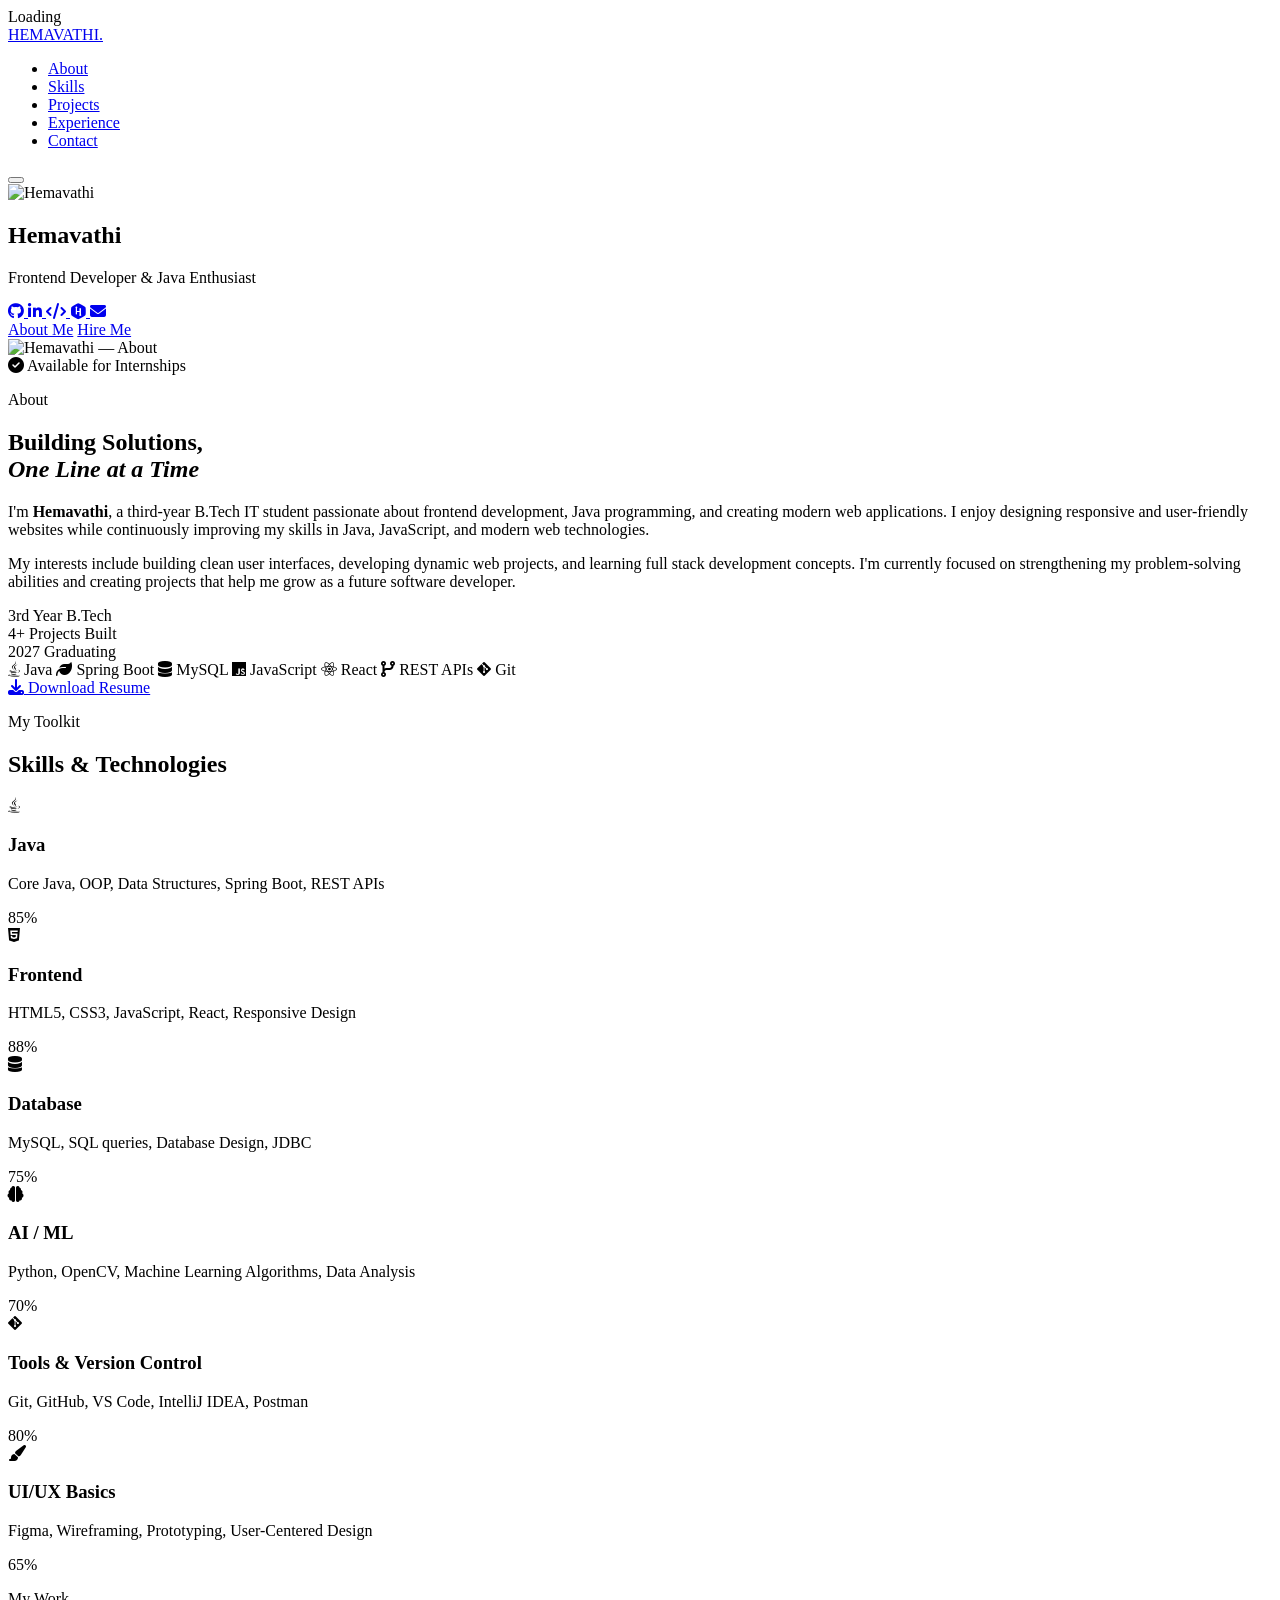
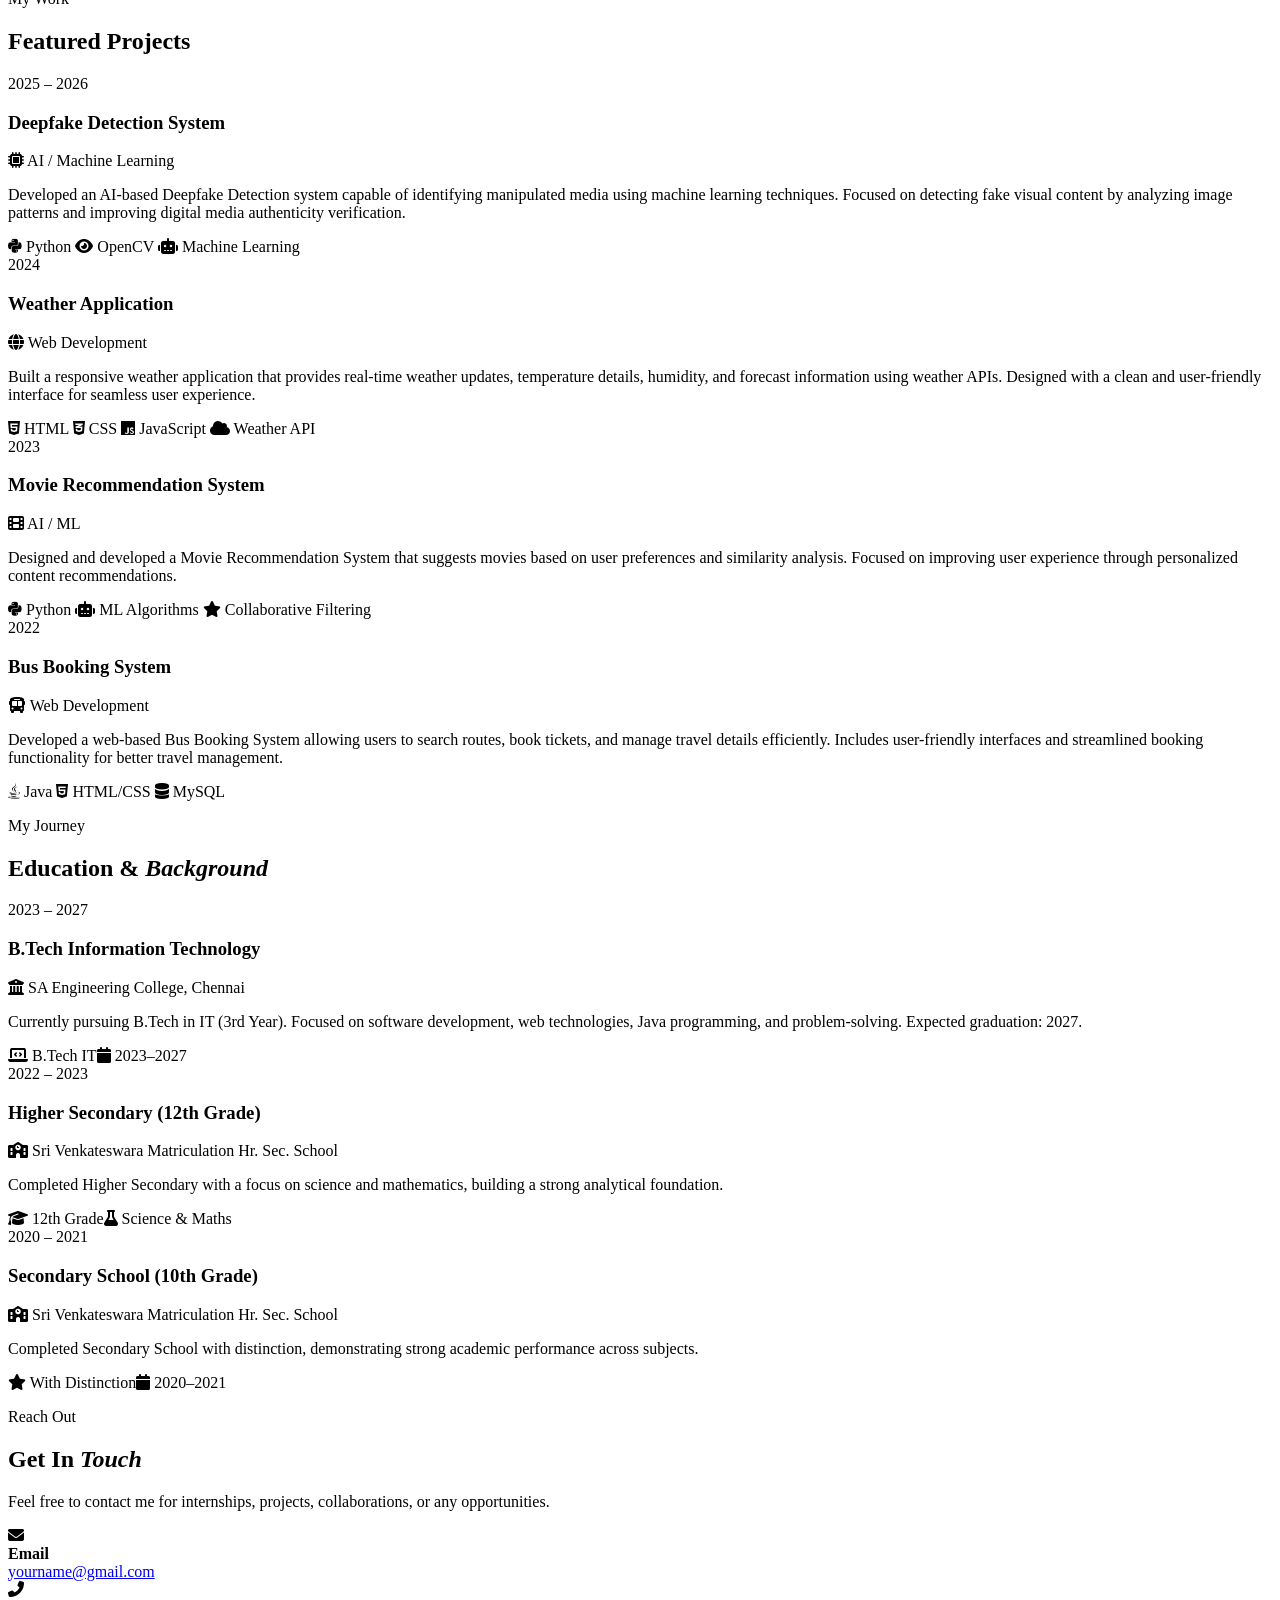
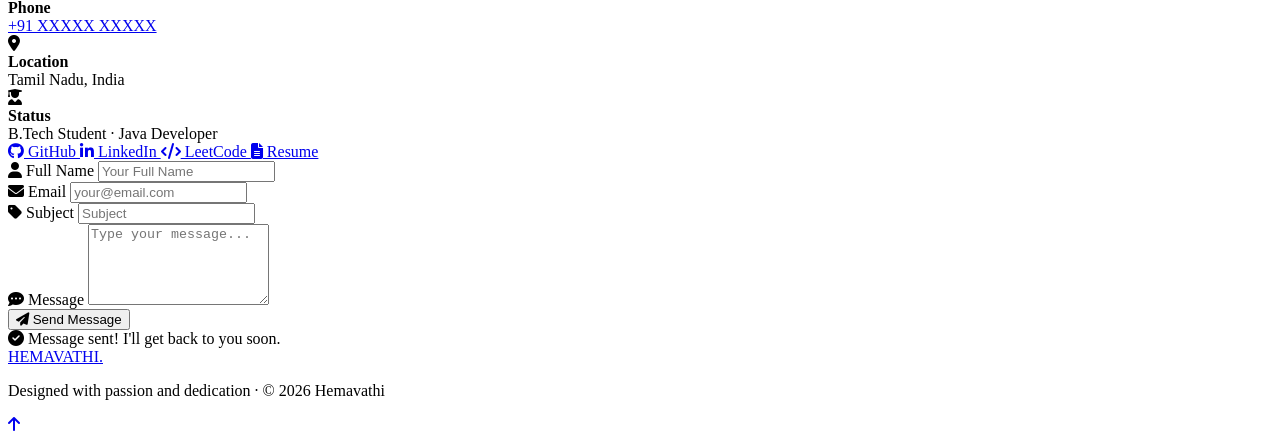
==== index.html @ 45d2e8cd "Portfolio project upload" ====
<!DOCTYPE html>
<html lang="en">
<head>
  <meta charset="UTF-8" />
  <meta name="viewport" content="width=device-width, initial-scale=1.0"/>
  <title>Hemavathi — Portfolio</title>
  <link rel="stylesheet" href="css/style.css"/>
  <link rel="stylesheet" href="css/animations.css"/>
  <link href="https://fonts.googleapis.com/css2?family=Fraunces:ital,opsz,wght@0,9..144,300;0,9..144,700;1,9..144,400&family=DM+Mono:wght@300;400;500&display=swap" rel="stylesheet"/>
  <link rel="stylesheet" href="https://cdnjs.cloudflare.com/ajax/libs/font-awesome/6.5.0/css/all.min.css"/>
</head>
<body>

  <!-- CUSTOM CURSOR -->
  <div class="cursor" id="cursor"></div>
  <div class="cursor-follower" id="cursor-follower"></div>

  <!-- LOADER -->
  <div class="loader" id="loader">
    <div class="loader-inner">
      <span class="loader-text">Loading</span>
      <div class="loader-bar"><div class="loader-fill" id="loaderFill"></div></div>
    </div>
  </div>

  <!-- NAVBAR -->
  <nav class="navbar" id="navbar">
    <a href="#" class="nav-logo">HEMAVATHI<span>.</span></a>
    <ul class="nav-links">
      <li><a href="#about" class="nav-link">About</a></li>
      <li><a href="#skills" class="nav-link">Skills</a></li>
      <li><a href="#projects" class="nav-link">Projects</a></li>
      <li><a href="#experience" class="nav-link">Experience</a></li>
      <li><a href="#contact" class="nav-link">Contact</a></li>
    </ul>
    <button class="nav-toggle" id="navToggle" aria-label="Toggle menu">
      <span></span><span></span><span></span>
    </button>
  </nav>

  <!-- HERO / HOME SECTION -->
  <section class="hero" id="home">
    <div class="hero-bg">
      <div class="hero-orb orb-1 animated-orb"></div>
      <div class="hero-orb orb-2 animated-orb"></div>
      <div class="hero-orb orb-3 animated-orb"></div>
      <div class="grid-overlay"></div>
    </div>
    <div class="hero-content creative-hero">
      <!-- Circular Profile Image -->
      <div class="hero-profile-wrap">
        <div class="hero-profile-ring">
          <div class="hero-profile-circle">
            <img src="assets/image.jpeg" alt="Hemavathi" />
          </div>
        </div>
        <div class="hero-status-dot"></div>
      </div>

      <!-- Name & Title -->
      <div class="hero-text-block">
        <h1 class="hero-name">Hemavathi</h1>
        <p class="hero-role">Frontend Developer &amp; Java Enthusiast</p>
        <p class="hero-tagline-wrap"><span class="hero-tagline"></span></p>
      </div>

      <!-- Social Icons Row -->
      <div class="hero-social-icons">
        <a href="#" class="hero-icon-btn" aria-label="GitHub" title="GitHub">
          <i class="fab fa-github"></i>
        </a>
        <a href="#" class="hero-icon-btn" aria-label="LinkedIn" title="LinkedIn">
          <i class="fab fa-linkedin-in"></i>
        </a>
        <a href="#" class="hero-icon-btn" aria-label="LeetCode" title="LeetCode">
          <i class="fas fa-code"></i>
        </a>
        <a href="#" class="hero-icon-btn" aria-label="HackerRank" title="HackerRank">
          <i class="fab fa-hackerrank"></i>
        </a>
        <a href="mailto:yourname@gmail.com" class="hero-icon-btn" aria-label="Email" title="Email">
          <i class="fas fa-envelope"></i>
        </a>
      </div>

      <!-- CTA Buttons -->
      <div class="hero-cta-row">
        <a href="#about" class="btn btn-primary">About Me</a>
        <a href="#contact" class="btn btn-outline">Hire Me</a>
      </div>
    </div>
  </section>

  <!-- ABOUT SECTION -->
  <section class="about section" id="about">
    <div class="container">
      <div class="about-grid">
        <!-- Square Profile Image -->
        <div class="about-image-wrap reveal-left">
          <div class="about-img-square">
            <img src="assets/image.jpeg" alt="Hemavathi — About" />
          </div>
          <div class="about-img-badge">
            <i class="fas fa-circle-check"></i> Available for Internships
          </div>
        </div>

        <div class="about-text reveal-right">
          <p class="section-label">About</p>
          <h2 class="section-title">Building Solutions,<br/><em>One Line at a Time</em></h2>
          <p class="about-desc">
            I'm <strong>Hemavathi</strong>, a third-year B.Tech IT student passionate about frontend development, Java programming, and creating modern web applications. I enjoy designing responsive and user-friendly websites while continuously improving my skills in Java, JavaScript, and modern web technologies.
          </p>
          <p class="about-desc">
            My interests include building clean user interfaces, developing dynamic web projects, and learning full stack development concepts. I'm currently focused on strengthening my problem-solving abilities and creating projects that help me grow as a future software developer.
          </p>

          <!-- About Stats -->
          <div class="about-stats-row">
            <div class="about-stat">
              <span class="about-stat-num">3rd</span>
              <span class="about-stat-label">Year B.Tech</span>
            </div>
            <div class="about-stat">
              <span class="about-stat-num">4+</span>
              <span class="about-stat-label">Projects Built</span>
            </div>
            <div class="about-stat">
              <span class="about-stat-num">2027</span>
              <span class="about-stat-label">Graduating</span>
            </div>
          </div>

          <div class="about-tags">
            <span class="tag"><i class="fab fa-java"></i> Java</span>
            <span class="tag"><i class="fas fa-leaf"></i> Spring Boot</span>
            <span class="tag"><i class="fas fa-database"></i> MySQL</span>
            <span class="tag"><i class="fab fa-js"></i> JavaScript</span>
            <span class="tag"><i class="fab fa-react"></i> React</span>
            <span class="tag"><i class="fas fa-code-branch"></i> REST APIs</span>
            <span class="tag"><i class="fab fa-git-alt"></i> Git</span>
          </div>
          <a href="#" class="btn btn-primary mt-2" download>
            <i class="fas fa-download"></i> Download Resume
          </a>
        </div>
      </div>
    </div>
  </section>

  <!-- SKILLS -->
  <section class="skills section" id="skills">
    <div class="container">
      <div class="section-header reveal-up">
        <p class="section-label">My Toolkit</p>
        <h2 class="section-title">Skills &amp; Technologies</h2>
      </div>
      <div class="skills-grid">
        <div class="skill-card reveal-up delay-1" data-tilt>
          <div class="skill-icon"><i class="fab fa-java"></i></div>
          <h3>Java</h3>
          <p>Core Java, OOP, Data Structures, Spring Boot, REST APIs</p>
          <div class="skill-bar"><div class="skill-fill" data-width="85"></div></div>
          <span class="skill-percent">85%</span>
        </div>
        <div class="skill-card reveal-up delay-2" data-tilt>
          <div class="skill-icon"><i class="fab fa-html5"></i></div>
          <h3>Frontend</h3>
          <p>HTML5, CSS3, JavaScript, React, Responsive Design</p>
          <div class="skill-bar"><div class="skill-fill" data-width="88"></div></div>
          <span class="skill-percent">88%</span>
        </div>
        <div class="skill-card reveal-up delay-3" data-tilt>
          <div class="skill-icon"><i class="fas fa-database"></i></div>
          <h3>Database</h3>
          <p>MySQL, SQL queries, Database Design, JDBC</p>
          <div class="skill-bar"><div class="skill-fill" data-width="75"></div></div>
          <span class="skill-percent">75%</span>
        </div>
        <div class="skill-card reveal-up delay-4" data-tilt>
          <div class="skill-icon"><i class="fas fa-brain"></i></div>
          <h3>AI / ML</h3>
          <p>Python, OpenCV, Machine Learning Algorithms, Data Analysis</p>
          <div class="skill-bar"><div class="skill-fill" data-width="70"></div></div>
          <span class="skill-percent">70%</span>
        </div>
        <div class="skill-card reveal-up delay-1" data-tilt>
          <div class="skill-icon"><i class="fab fa-git-alt"></i></div>
          <h3>Tools & Version Control</h3>
          <p>Git, GitHub, VS Code, IntelliJ IDEA, Postman</p>
          <div class="skill-bar"><div class="skill-fill" data-width="80"></div></div>
          <span class="skill-percent">80%</span>
        </div>
        <div class="skill-card reveal-up delay-2" data-tilt>
          <div class="skill-icon"><i class="fas fa-paint-brush"></i></div>
          <h3>UI/UX Basics</h3>
          <p>Figma, Wireframing, Prototyping, User-Centered Design</p>
          <div class="skill-bar"><div class="skill-fill" data-width="65"></div></div>
          <span class="skill-percent">65%</span>
        </div>
      </div>
    </div>
  </section>

  <!-- PROJECTS -->
  <section class="projects section" id="projects">
    <div class="container">
      <div class="section-header reveal-up">
        <p class="section-label">My Work</p>
        <h2 class="section-title">Featured Projects</h2>
      </div>
      <div class="timeline">
        <div class="timeline-item reveal-left">
          <div class="timeline-dot"></div>
          <div class="timeline-card">
            <span class="timeline-date">2025 – 2026</span>
            <h3>Deepfake Detection System</h3>
            <p class="timeline-company"><i class="fas fa-microchip"></i> AI / Machine Learning</p>
            <p>Developed an AI-based Deepfake Detection system capable of identifying manipulated media using machine learning techniques. Focused on detecting fake visual content by analyzing image patterns and improving digital media authenticity verification.</p>
            <div class="timeline-tags">
              <span><i class="fab fa-python"></i> Python</span>
              <span><i class="fas fa-eye"></i> OpenCV</span>
              <span><i class="fas fa-robot"></i> Machine Learning</span>
            </div>
          </div>
        </div>
        <div class="timeline-item reveal-right">
          <div class="timeline-dot"></div>
          <div class="timeline-card">
            <span class="timeline-date">2024</span>
            <h3>Weather Application</h3>
            <p class="timeline-company"><i class="fas fa-globe"></i> Web Development</p>
            <p>Built a responsive weather application that provides real-time weather updates, temperature details, humidity, and forecast information using weather APIs. Designed with a clean and user-friendly interface for seamless user experience.</p>
            <div class="timeline-tags">
              <span><i class="fab fa-html5"></i> HTML</span>
              <span><i class="fab fa-css3-alt"></i> CSS</span>
              <span><i class="fab fa-js"></i> JavaScript</span>
              <span><i class="fas fa-cloud"></i> Weather API</span>
            </div>
          </div>
        </div>
        <div class="timeline-item reveal-left">
          <div class="timeline-dot"></div>
          <div class="timeline-card">
            <span class="timeline-date">2023</span>
            <h3>Movie Recommendation System</h3>
            <p class="timeline-company"><i class="fas fa-film"></i> AI / ML</p>
            <p>Designed and developed a Movie Recommendation System that suggests movies based on user preferences and similarity analysis. Focused on improving user experience through personalized content recommendations.</p>
            <div class="timeline-tags">
              <span><i class="fab fa-python"></i> Python</span>
              <span><i class="fas fa-robot"></i> ML Algorithms</span>
              <span><i class="fas fa-star"></i> Collaborative Filtering</span>
            </div>
          </div>
        </div>
        <div class="timeline-item reveal-right">
          <div class="timeline-dot"></div>
          <div class="timeline-card">
            <span class="timeline-date">2022</span>
            <h3>Bus Booking System</h3>
            <p class="timeline-company"><i class="fas fa-bus"></i> Web Development</p>
            <p>Developed a web-based Bus Booking System allowing users to search routes, book tickets, and manage travel details efficiently. Includes user-friendly interfaces and streamlined booking functionality for better travel management.</p>
            <div class="timeline-tags">
              <span><i class="fab fa-java"></i> Java</span>
              <span><i class="fab fa-html5"></i> HTML/CSS</span>
              <span><i class="fas fa-database"></i> MySQL</span>
            </div>
          </div>
        </div>
      </div>
    </div>
  </section>

  <!-- EXPERIENCE & EDUCATION -->
  <section class="experience section" id="experience">
    <div class="container">
      <div class="section-header reveal-up">
        <p class="section-label">My Journey</p>
        <h2 class="section-title">Education &amp; <em>Background</em></h2>
      </div>
      <div class="timeline">
        <div class="timeline-item reveal-right">
          <div class="timeline-dot"></div>
          <div class="timeline-card">
            <span class="timeline-date">2023 – 2027</span>
            <h3>B.Tech Information Technology</h3>
            <p class="timeline-company"><i class="fas fa-university"></i> SA Engineering College, Chennai</p>
            <p>Currently pursuing B.Tech in IT (3rd Year). Focused on software development, web technologies, Java programming, and problem-solving. Expected graduation: 2027.</p>
            <div class="timeline-tags"><span><i class="fas fa-laptop-code"></i> B.Tech IT</span><span><i class="fas fa-calendar"></i> 2023–2027</span></div>
          </div>
        </div>
        <div class="timeline-item reveal-left">
          <div class="timeline-dot"></div>
          <div class="timeline-card">
            <span class="timeline-date">2022 – 2023</span>
            <h3>Higher Secondary (12th Grade)</h3>
            <p class="timeline-company"><i class="fas fa-school"></i> Sri Venkateswara Matriculation Hr. Sec. School</p>
            <p>Completed Higher Secondary with a focus on science and mathematics, building a strong analytical foundation.</p>
            <div class="timeline-tags"><span><i class="fas fa-graduation-cap"></i> 12th Grade</span><span><i class="fas fa-flask"></i> Science & Maths</span></div>
          </div>
        </div>
        <div class="timeline-item reveal-right">
          <div class="timeline-dot"></div>
          <div class="timeline-card">
            <span class="timeline-date">2020 – 2021</span>
            <h3>Secondary School (10th Grade)</h3>
            <p class="timeline-company"><i class="fas fa-school"></i> Sri Venkateswara Matriculation Hr. Sec. School</p>
            <p>Completed Secondary School with distinction, demonstrating strong academic performance across subjects.</p>
            <div class="timeline-tags"><span><i class="fas fa-star"></i> With Distinction</span><span><i class="fas fa-calendar"></i> 2020–2021</span></div>
          </div>
        </div>
      </div>
    </div>
  </section>

  <!-- CONTACT -->
  <section class="contact section" id="contact">
    <div class="container">
      <div class="section-header reveal-up">
        <p class="section-label">Reach Out</p>
        <h2 class="section-title">Get In <em>Touch</em></h2>
      </div>
      <div class="contact-pro-grid">
        <div class="contact-pro-info reveal-left">
          <p class="contact-pro-sub">Feel free to contact me for internships, projects, collaborations, or any opportunities.</p>
          <div class="contact-pro-cards">
            <div class="contact-pro-card">
              <span class="contact-pro-icon"><i class="fas fa-envelope"></i></span>
              <div><strong>Email</strong><br><a href="mailto:yourname@gmail.com">yourname@gmail.com</a></div>
            </div>
            <div class="contact-pro-card">
              <span class="contact-pro-icon"><i class="fas fa-phone-alt"></i></span>
              <div><strong>Phone</strong><br><a href="tel:+91XXXXXXXXXX">+91 XXXXX XXXXX</a></div>
            </div>
            <div class="contact-pro-card">
              <span class="contact-pro-icon"><i class="fas fa-map-marker-alt"></i></span>
              <div><strong>Location</strong><br>Tamil Nadu, India</div>
            </div>
            <div class="contact-pro-card">
              <span class="contact-pro-icon"><i class="fas fa-user-graduate"></i></span>
              <div><strong>Status</strong><br>B.Tech Student · Java Developer</div>
            </div>
          </div>
          <div class="contact-pro-socials">
            <a href="#" class="contact-pro-social-btn" aria-label="GitHub">
              <i class="fab fa-github"></i> GitHub
            </a>
            <a href="#" class="contact-pro-social-btn" aria-label="LinkedIn">
              <i class="fab fa-linkedin-in"></i> LinkedIn
            </a>
            <a href="#" class="contact-pro-social-btn" aria-label="LeetCode">
              <i class="fas fa-code"></i> LeetCode
            </a>
            <a href="#" class="contact-pro-social-btn" aria-label="Resume">
              <i class="fas fa-file-alt"></i> Resume
            </a>
          </div>
        </div>
        <div class="contact-pro-form-wrap reveal-right">
          <form class="contact-pro-form" id="contactProForm">
            <div class="contact-pro-form-group">
              <label for="fullname"><i class="fas fa-user"></i> Full Name</label>
              <input type="text" id="fullname" name="fullname" placeholder="Your Full Name" required />
            </div>
            <div class="contact-pro-form-group">
              <label for="pro-email"><i class="fas fa-envelope"></i> Email</label>
              <input type="email" id="pro-email" name="pro-email" placeholder="your@email.com" required />
            </div>
            <div class="contact-pro-form-group">
              <label for="pro-subject"><i class="fas fa-tag"></i> Subject</label>
              <input type="text" id="pro-subject" name="pro-subject" placeholder="Subject" />
            </div>
            <div class="contact-pro-form-group">
              <label for="pro-message"><i class="fas fa-comment-dots"></i> Message</label>
              <textarea id="pro-message" name="pro-message" rows="5" placeholder="Type your message..." required></textarea>
            </div>
            <button type="submit" class="contact-pro-btn">
              <i class="fas fa-paper-plane"></i> Send Message
            </button>
            <div class="form-success" id="formSuccessPro">
              <i class="fas fa-check-circle"></i> Message sent! I'll get back to you soon.
            </div>
          </form>
        </div>
      </div>
    </div>
  </section>

  <!-- FOOTER -->
  <footer class="footer">
    <div class="container">
      <div class="footer-inner">
        <a href="#home" class="footer-logo">HEMAVATHI<span>.</span></a>
        <p>Designed with passion and dedication · © 2026 Hemavathi</p>
        <a href="#home" class="back-to-top" id="backToTop" aria-label="Back to top">
          <i class="fas fa-arrow-up"></i>
        </a>
      </div>
    </div>
  </footer>

  <script src="js/main.js"></script>
  <script src="js/contact.js"></script>
</body>
</html>
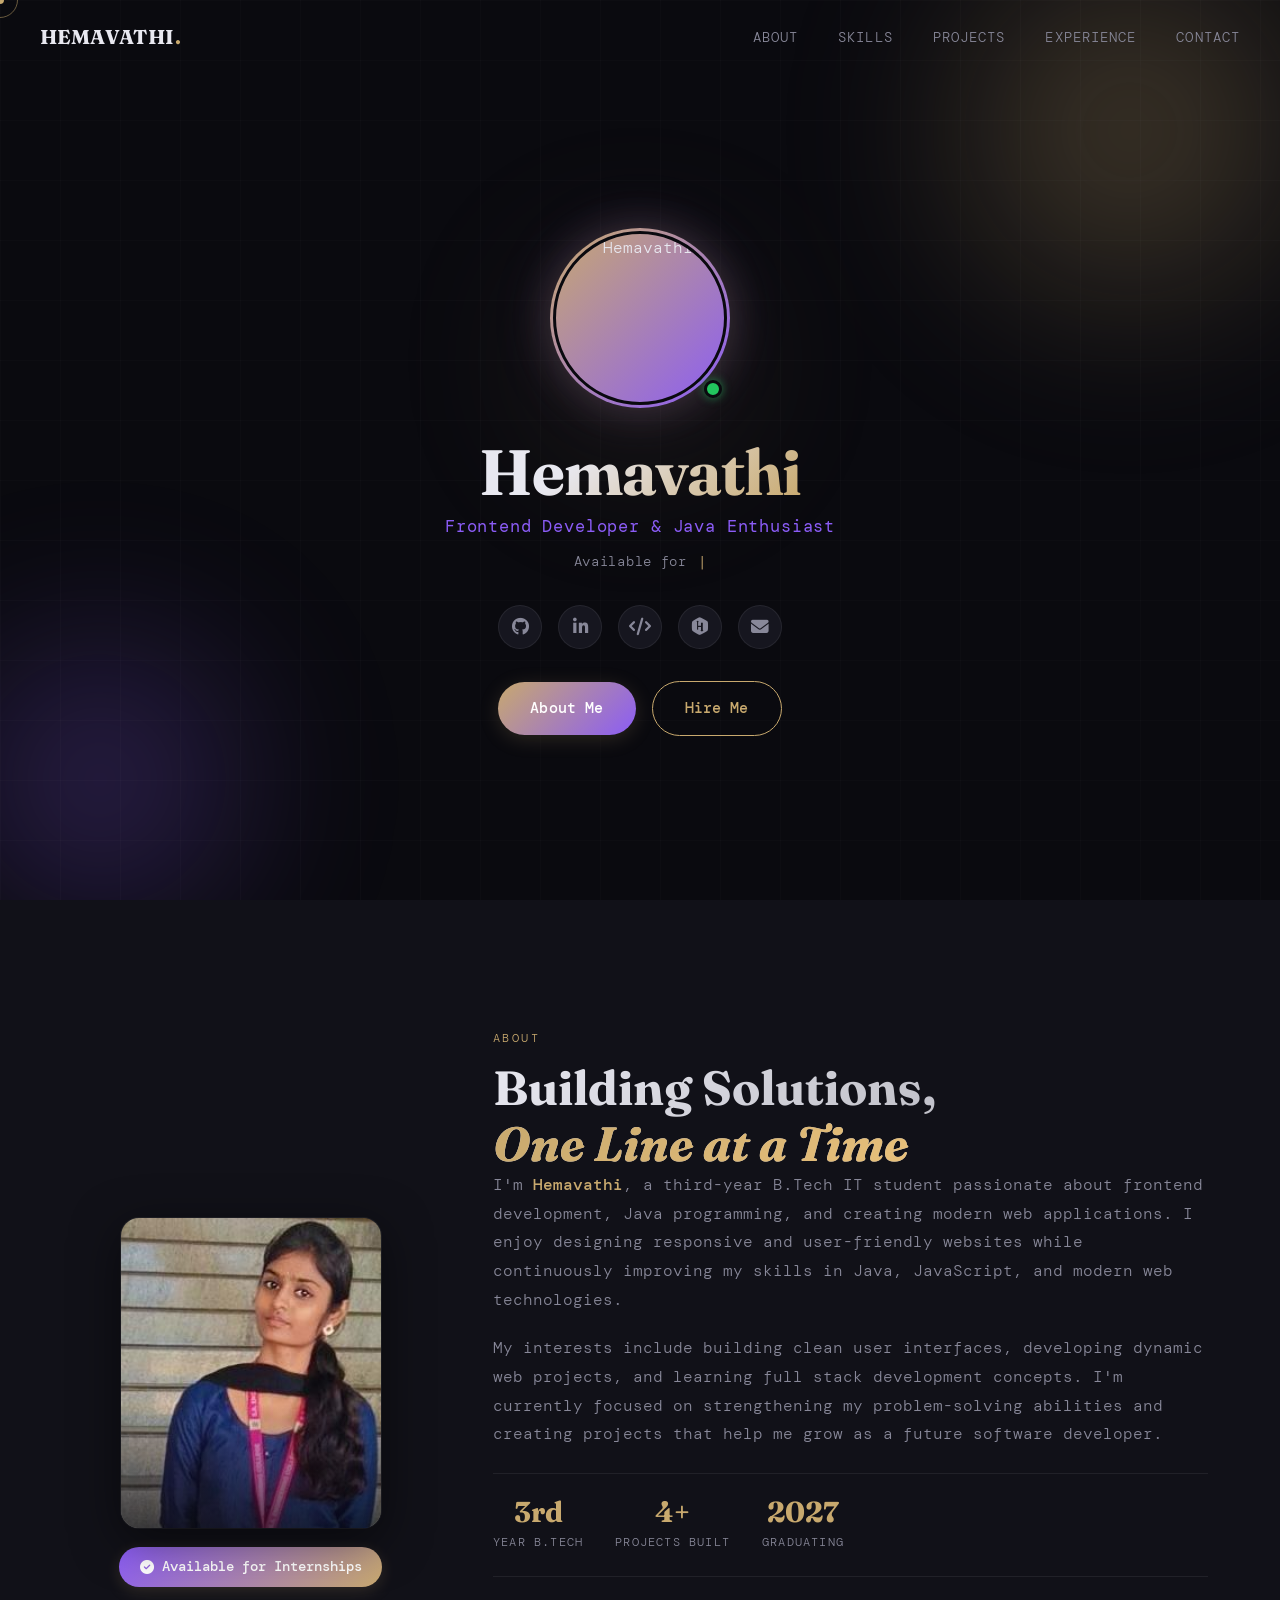
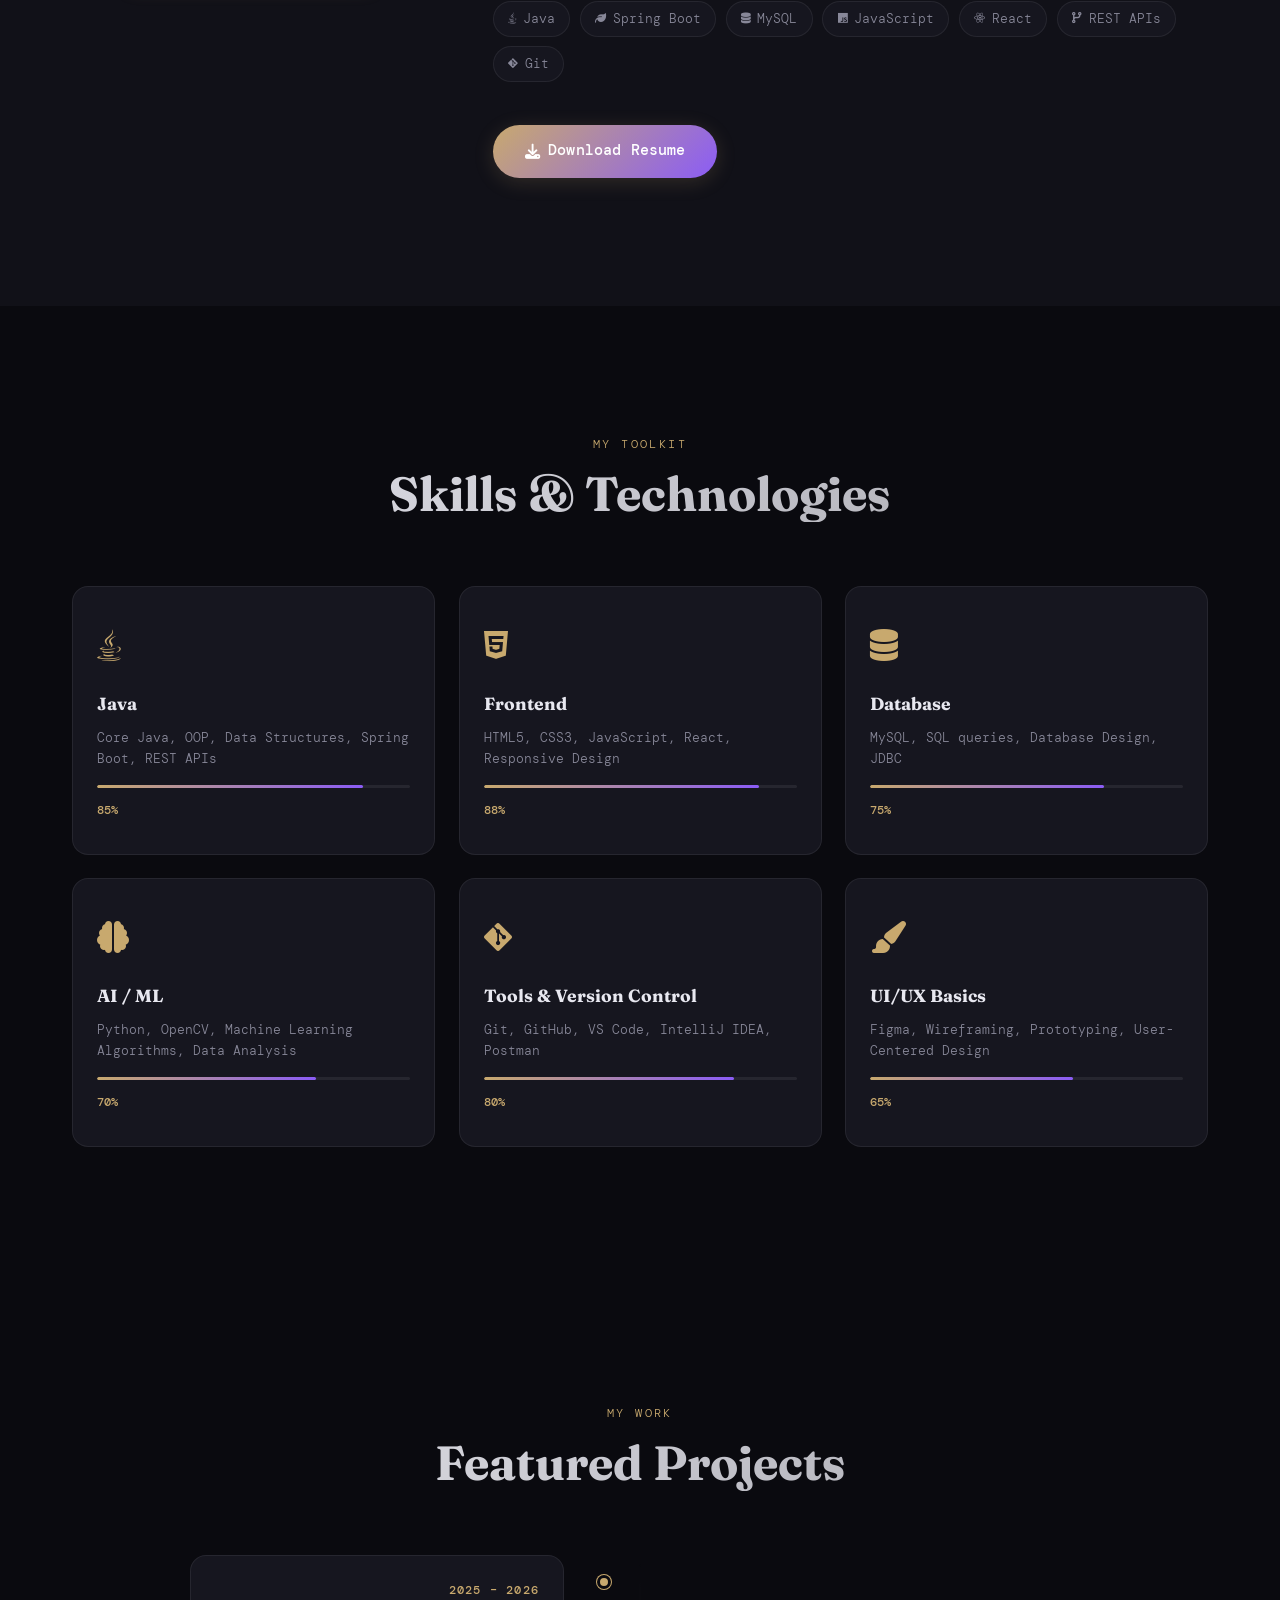
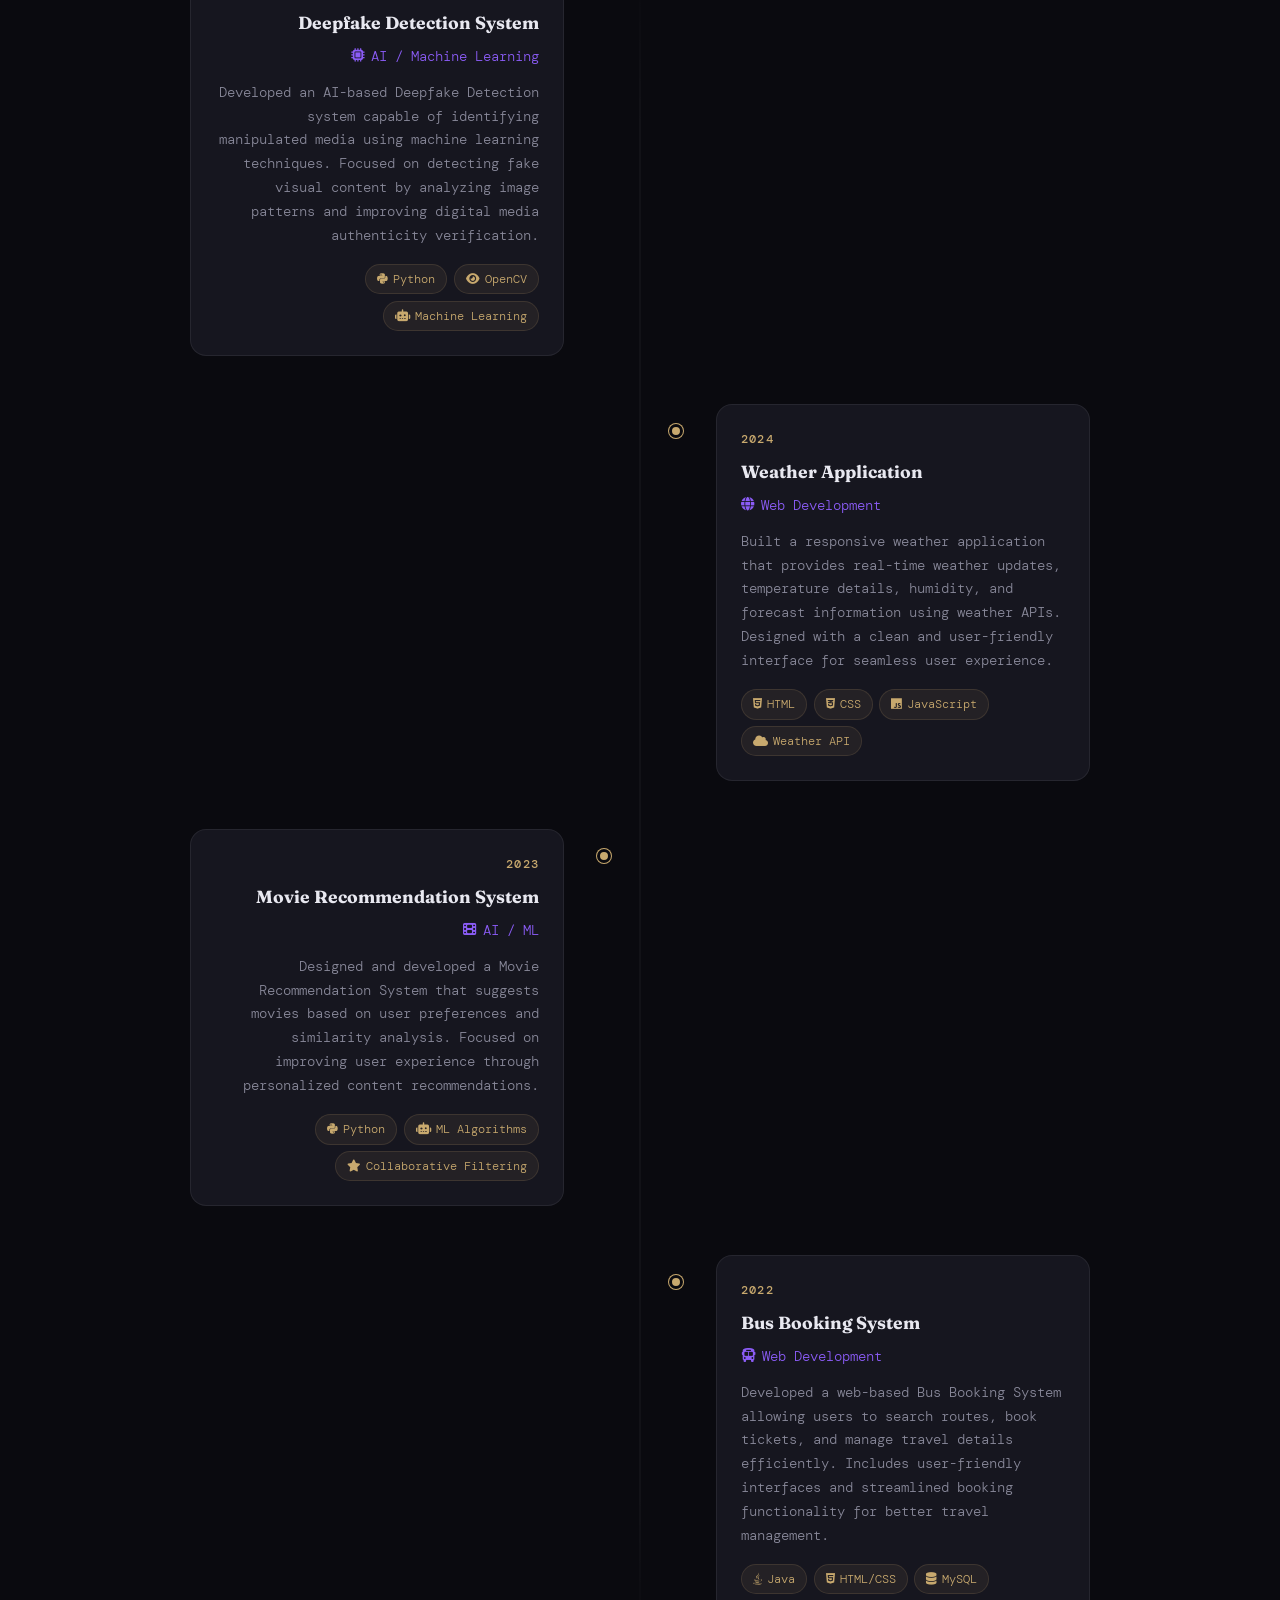
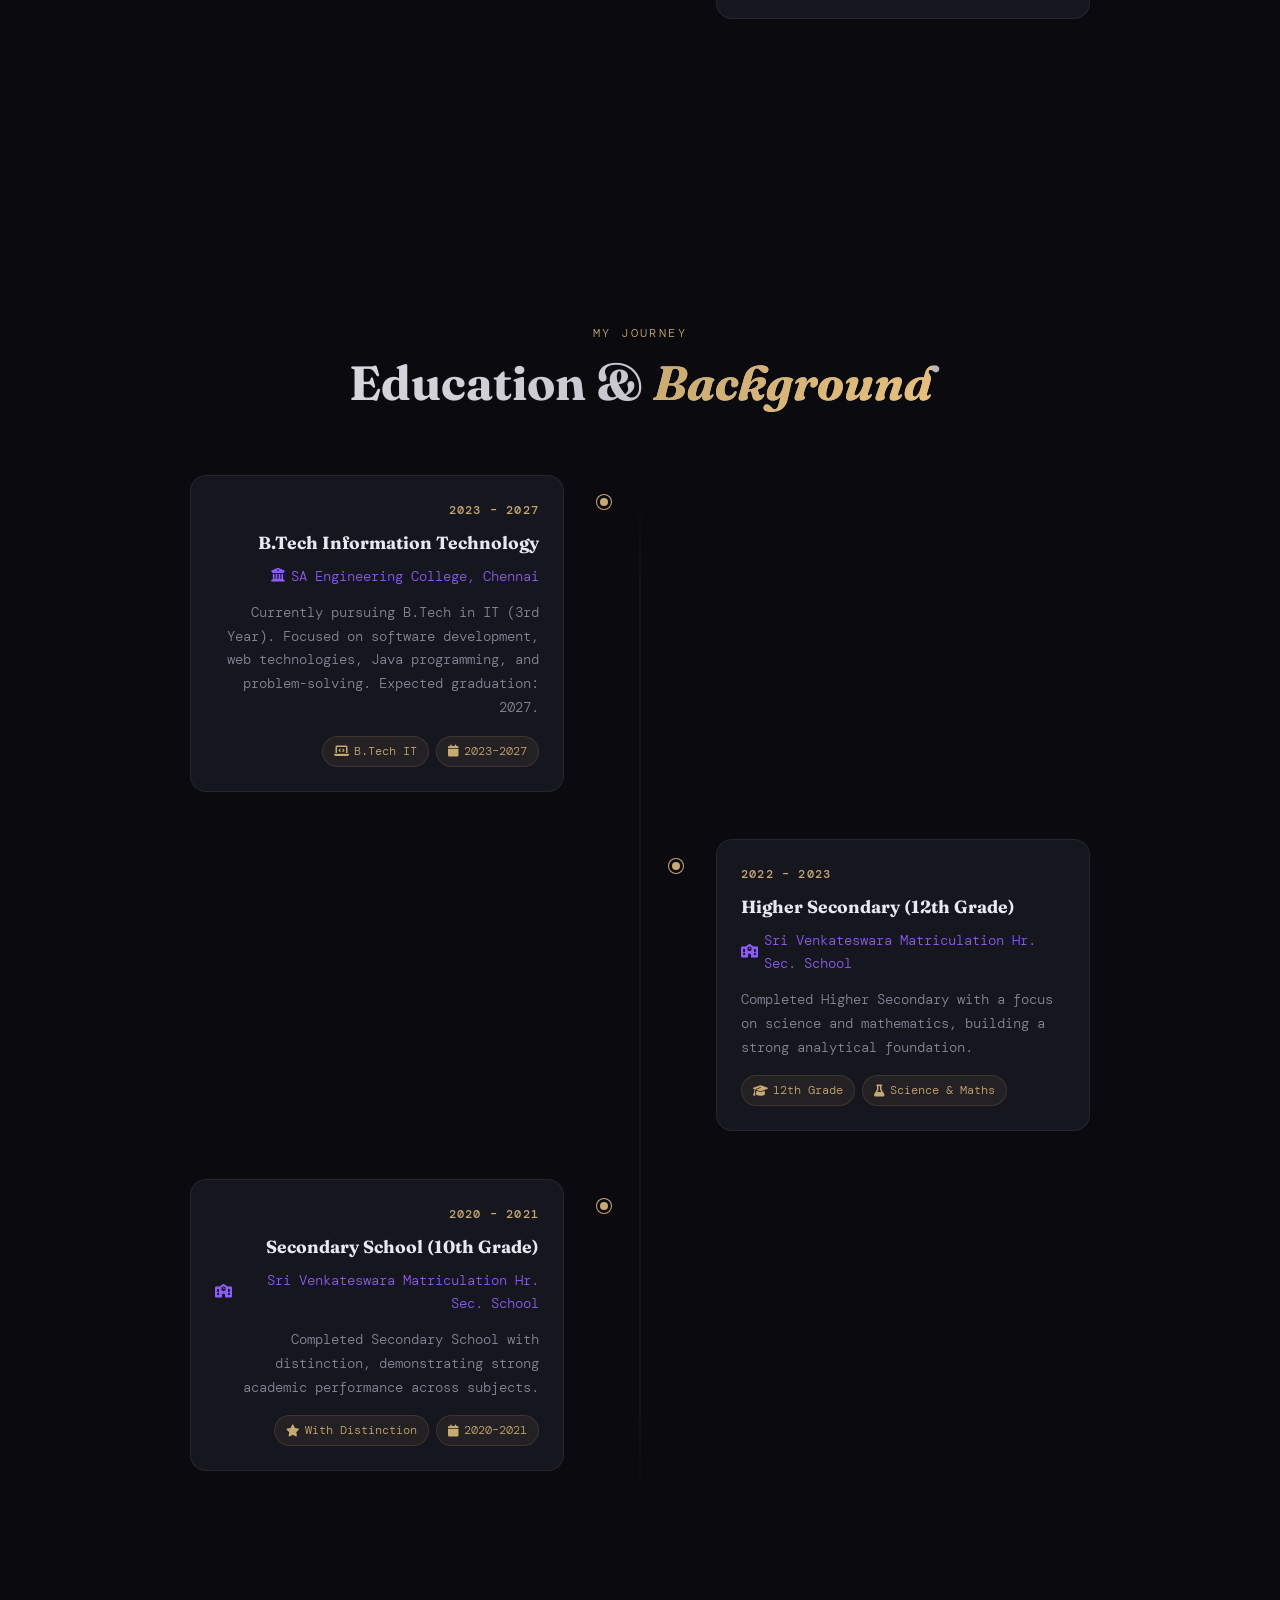
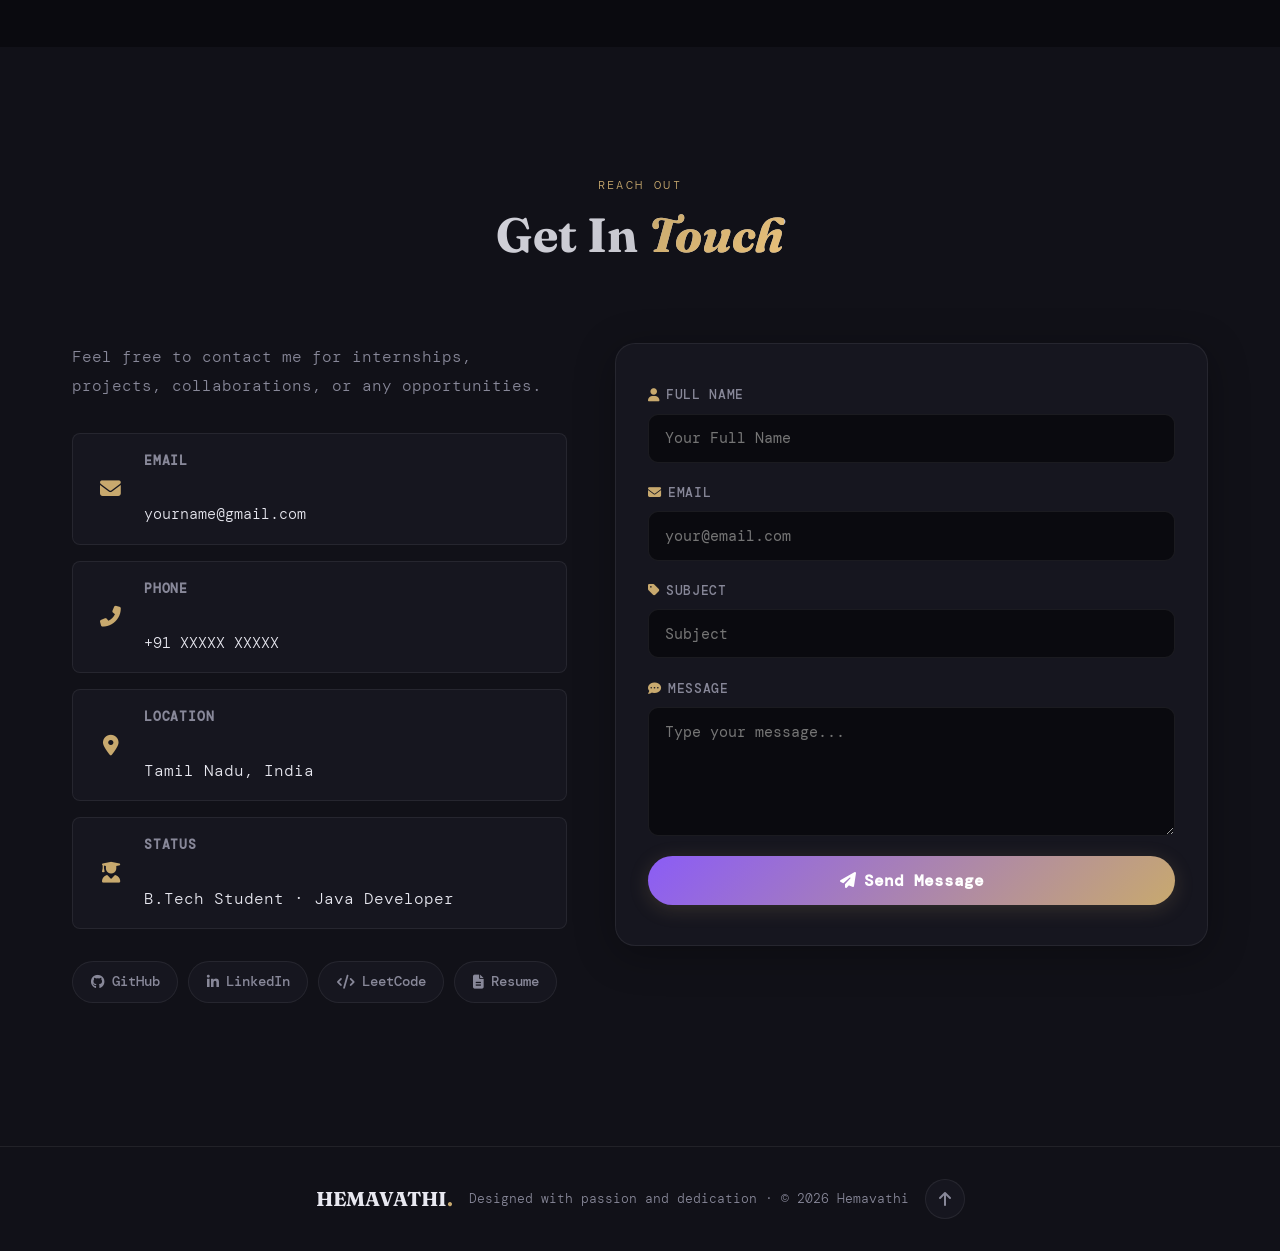
==== commit eb57513c: "Fixed GitHub Pages paths" ====
--- a/index.html
+++ b/index.html
@@ -4,8 +4,8 @@
   <meta charset="UTF-8" />
   <meta name="viewport" content="width=device-width, initial-scale=1.0"/>
   <title>Hemavathi — Portfolio</title>
-  <link rel="stylesheet" href="css/style.css"/>
-  <link rel="stylesheet" href="css/animations.css"/>
+  <link rel="stylesheet" href="style.css"/>
+  <link rel="stylesheet" href="animations.css"/>
   <link href="https://fonts.googleapis.com/css2?family=Fraunces:ital,opsz,wght@0,9..144,300;0,9..144,700;1,9..144,400&family=DM+Mono:wght@300;400;500&display=swap" rel="stylesheet"/>
   <link rel="stylesheet" href="https://cdnjs.cloudflare.com/ajax/libs/font-awesome/6.5.0/css/all.min.css"/>
 </head>
@@ -98,7 +98,7 @@
         <!-- Square Profile Image -->
         <div class="about-image-wrap reveal-left">
           <div class="about-img-square">
-            <img src="assets/image.jpeg" alt="Hemavathi — About" />
+            <img src="image.jpeg" alt="Hemavathi — About" />
           </div>
           <div class="about-img-badge">
             <i class="fas fa-circle-check"></i> Available for Internships
@@ -399,7 +399,7 @@
     </div>
   </footer>
 
-  <script src="js/main.js"></script>
-  <script src="js/contact.js"></script>
+  <script src="main.js"></script>
+  <script src="contact.js"></script>
 </body>
 </html>
--- a/style.css
+++ b/style.css
@@ -0,0 +1,932 @@
+/* ===== CSS VARIABLES ===== */
+:root {
+  --bg: #0a0a0f;
+  --bg-2: #111118;
+  --bg-card: #16161f;
+  --border: rgba(255,255,255,0.07);
+  --text: #e8e8f0;
+  --text-muted: #888899;
+  --accent: #c8a96e;
+  --accent-2: #8b5cf6;
+  --accent-glow: rgba(200,169,110,0.18);
+  --accent-2-glow: rgba(139,92,246,0.18);
+  --font-display: 'Fraunces', Georgia, serif;
+  --font-mono: 'DM Mono', monospace;
+  --radius: 16px;
+  --radius-sm: 8px;
+  --shadow: 0 8px 32px rgba(0,0,0,0.4);
+  --shadow-lg: 0 24px 64px rgba(0,0,0,0.6);
+  --transition: 0.35s cubic-bezier(0.4, 0, 0.2, 1);
+  --max-width: 1200px;
+}
+
+/* ===== RESET ===== */
+*, *::before, *::after { box-sizing: border-box; margin: 0; padding: 0; }
+html { scroll-behavior: smooth; font-size: 16px; }
+body {
+  background: var(--bg);
+  color: var(--text);
+  font-family: var(--font-mono);
+  font-weight: 300;
+  line-height: 1.7;
+  overflow-x: hidden;
+  cursor: none;
+}
+a { color: inherit; text-decoration: none; }
+img { max-width: 100%; display: block; }
+input, textarea, select, button { font-family: inherit; }
+ul { list-style: none; }
+
+/* ===== CUSTOM CURSOR ===== */
+.cursor {
+  width: 8px; height: 8px;
+  background: var(--accent);
+  border-radius: 50%;
+  position: fixed; top: 0; left: 0;
+  pointer-events: none;
+  z-index: 9999;
+  transform: translate(-50%, -50%);
+  transition: width 0.2s, height 0.2s, background 0.2s;
+  mix-blend-mode: difference;
+}
+.cursor-follower {
+  width: 36px; height: 36px;
+  border: 1.5px solid var(--accent);
+  border-radius: 50%;
+  position: fixed; top: 0; left: 0;
+  pointer-events: none;
+  z-index: 9998;
+  transform: translate(-50%, -50%);
+  transition: transform 0.12s ease, width 0.3s, height 0.3s, opacity 0.3s;
+  opacity: 0.5;
+}
+
+/* ===== LOADER ===== */
+.loader {
+  position: fixed; inset: 0;
+  background: var(--bg);
+  z-index: 10000;
+  display: flex; align-items: center; justify-content: center;
+  transition: opacity 0.5s ease, visibility 0.5s ease;
+}
+.loader.hidden { opacity: 0; visibility: hidden; pointer-events: none; }
+.loader-inner { text-align: center; }
+.loader-text {
+  font-family: var(--font-display);
+  font-size: 1.5rem;
+  color: var(--accent);
+  display: block;
+  margin-bottom: 1.5rem;
+  letter-spacing: 0.3em;
+}
+.loader-bar {
+  width: 200px; height: 2px;
+  background: var(--border);
+  border-radius: 2px;
+  overflow: hidden;
+  margin: 0 auto;
+}
+.loader-fill {
+  height: 100%;
+  background: linear-gradient(90deg, var(--accent), var(--accent-2));
+  width: 0%;
+  transition: width 0.05s linear;
+  border-radius: 2px;
+}
+
+/* ===== CONTAINER ===== */
+.container { max-width: var(--max-width); margin: 0 auto; padding: 0 2rem; }
+
+/* ===== SECTION ===== */
+.section { padding: 8rem 0; }
+.section-header { text-align: center; margin-bottom: 4rem; }
+.section-label {
+  font-family: var(--font-mono);
+  font-size: 0.75rem;
+  letter-spacing: 0.2em;
+  text-transform: uppercase;
+  color: var(--accent);
+  display: block;
+  margin-bottom: 0.75rem;
+}
+.section-title {
+  font-family: var(--font-display);
+  font-size: clamp(2rem, 4vw, 3rem);
+  font-weight: 700;
+  line-height: 1.15;
+  color: var(--text);
+}
+.section-title em { font-style: italic; color: var(--accent); }
+
+/* ===== BUTTONS ===== */
+.btn {
+  display: inline-flex;
+  align-items: center;
+  gap: 0.5rem;
+  padding: 0.85rem 2rem;
+  border-radius: 100px;
+  font-size: 0.95rem;
+  font-weight: 500;
+  letter-spacing: 0.01em;
+  border: none;
+  cursor: pointer;
+  transition: var(--transition);
+  text-decoration: none;
+}
+.btn-primary {
+  background: linear-gradient(135deg, var(--accent), var(--accent-2));
+  color: #fff;
+  box-shadow: 0 4px 20px var(--accent-glow);
+}
+.btn-primary:hover {
+  transform: translateY(-3px);
+  box-shadow: 0 8px 32px rgba(200,169,110,0.35);
+}
+.btn-outline {
+  background: transparent;
+  color: var(--accent);
+  border: 1.5px solid var(--accent);
+}
+.btn-outline:hover {
+  background: var(--accent);
+  color: var(--bg);
+  transform: translateY(-3px);
+}
+.mt-2 { margin-top: 1.5rem; }
+
+/* ===== NAVBAR ===== */
+.navbar {
+  position: fixed; top: 0; left: 0; right: 0;
+  z-index: 100;
+  padding: 1.25rem 2.5rem;
+  display: flex;
+  align-items: center;
+  justify-content: space-between;
+  transition: background 0.3s, padding 0.3s, box-shadow 0.3s;
+}
+.navbar.scrolled {
+  background: rgba(10,10,15,0.95);
+  backdrop-filter: blur(20px);
+  padding: 0.85rem 2.5rem;
+  box-shadow: 0 4px 24px rgba(0,0,0,0.3);
+  border-bottom: 1px solid var(--border);
+}
+.nav-logo {
+  font-family: var(--font-display);
+  font-size: 1.25rem;
+  font-weight: 700;
+  letter-spacing: 0.02em;
+  color: var(--text);
+}
+.nav-logo span { color: var(--accent); }
+.nav-links {
+  display: flex;
+  align-items: center;
+  gap: 2.5rem;
+}
+.nav-link {
+  font-size: 0.85rem;
+  letter-spacing: 0.08em;
+  text-transform: uppercase;
+  color: var(--text-muted);
+  transition: color 0.25s;
+  position: relative;
+  padding-bottom: 2px;
+}
+.nav-link::after {
+  content: '';
+  position: absolute;
+  bottom: -2px; left: 0;
+  width: 0; height: 1px;
+  background: var(--accent);
+  transition: width 0.3s ease;
+}
+.nav-link:hover { color: var(--accent); }
+.nav-link:hover::after { width: 100%; }
+.nav-toggle {
+  display: none;
+  flex-direction: column;
+  gap: 5px;
+  background: none;
+  border: none;
+  cursor: pointer;
+  padding: 4px;
+}
+.nav-toggle span {
+  display: block;
+  width: 24px; height: 2px;
+  background: var(--text);
+  border-radius: 2px;
+  transition: 0.3s ease;
+}
+
+/* ===== HERO SECTION ===== */
+.hero {
+  min-height: 100vh;
+  display: flex;
+  align-items: center;
+  justify-content: center;
+  position: relative;
+  overflow: hidden;
+  padding: 8rem 2rem 4rem;
+}
+.hero-bg {
+  position: absolute; inset: 0;
+  overflow: hidden;
+}
+.hero-orb {
+  position: absolute;
+  border-radius: 50%;
+  filter: blur(80px);
+  opacity: 0.35;
+  pointer-events: none;
+}
+.orb-1 {
+  width: 500px; height: 500px;
+  background: radial-gradient(circle, var(--accent) 0%, transparent 70%);
+  top: -120px; right: -100px;
+}
+.orb-2 {
+  width: 400px; height: 400px;
+  background: radial-gradient(circle, var(--accent-2) 0%, transparent 70%);
+  bottom: -80px; left: -100px;
+}
+.orb-3 {
+  width: 300px; height: 300px;
+  background: radial-gradient(circle, rgba(200,169,110,0.5) 0%, transparent 70%);
+  top: 40%; left: 50%;
+  transform: translate(-50%, -50%);
+}
+.grid-overlay {
+  position: absolute; inset: 0;
+  background-image:
+    linear-gradient(rgba(255,255,255,0.015) 1px, transparent 1px),
+    linear-gradient(90deg, rgba(255,255,255,0.015) 1px, transparent 1px);
+  background-size: 60px 60px;
+}
+
+/* Hero Content */
+.creative-hero {
+  display: flex;
+  flex-direction: column;
+  align-items: center;
+  text-align: center;
+  gap: 2rem;
+  position: relative;
+  z-index: 2;
+  animation: fade-in 1s ease both;
+}
+
+/* Circular profile for hero */
+.hero-profile-wrap {
+  position: relative;
+  display: inline-block;
+}
+.hero-profile-ring {
+  width: 180px;
+  height: 180px;
+  border-radius: 50%;
+  padding: 3px;
+  background: linear-gradient(135deg, var(--accent), var(--accent-2));
+  animation: spin-ring 6s linear infinite;
+  box-shadow: 0 0 40px var(--accent-glow), 0 0 60px var(--accent-2-glow);
+}
+@keyframes spin-ring {
+  0% { box-shadow: 0 0 30px var(--accent-glow), 0 0 60px var(--accent-2-glow); }
+  50% { box-shadow: 0 0 60px var(--accent-2-glow), 0 0 80px var(--accent-glow); }
+  100% { box-shadow: 0 0 30px var(--accent-glow), 0 0 60px var(--accent-2-glow); }
+}
+.hero-profile-circle {
+  width: 100%;
+  height: 100%;
+  border-radius: 50%;
+  overflow: hidden;
+  border: 3px solid var(--bg);
+}
+.hero-profile-circle img {
+  width: 100%;
+  height: 100%;
+  object-fit: cover;
+  object-position: center top;
+  transition: transform 0.4s ease;
+}
+.hero-profile-wrap:hover .hero-profile-circle img {
+  transform: scale(1.07);
+}
+.hero-status-dot {
+  position: absolute;
+  bottom: 10px; right: 8px;
+  width: 18px; height: 18px;
+  border-radius: 50%;
+  background: #22c55e;
+  border: 3px solid var(--bg);
+  box-shadow: 0 0 10px rgba(34,197,94,0.6);
+  animation: pulse-status 2s infinite;
+}
+@keyframes pulse-status {
+  0%, 100% { box-shadow: 0 0 10px rgba(34,197,94,0.6); }
+  50% { box-shadow: 0 0 20px rgba(34,197,94,0.9); }
+}
+
+/* Hero Text */
+.hero-text-block { display: flex; flex-direction: column; gap: 0.5rem; align-items: center; }
+.hero-name {
+  font-family: var(--font-display);
+  font-size: clamp(2.5rem, 6vw, 4rem);
+  font-weight: 700;
+  color: var(--text);
+  letter-spacing: -1px;
+  line-height: 1;
+  background: linear-gradient(135deg, var(--text) 30%, var(--accent) 100%);
+  -webkit-background-clip: text;
+  -webkit-text-fill-color: transparent;
+  background-clip: text;
+}
+.hero-role {
+  font-size: 1.05rem;
+  color: var(--accent-2);
+  letter-spacing: 0.05em;
+  font-weight: 400;
+}
+.hero-tagline-wrap {
+  min-height: 1.5em;
+  font-size: 0.9rem;
+  color: var(--text-muted);
+  letter-spacing: 0.05em;
+}
+.hero-tagline::after {
+  content: '|';
+  animation: blink 0.9s step-end infinite;
+  color: var(--accent);
+  margin-left: 2px;
+}
+@keyframes blink { 0%, 100% { opacity: 1; } 50% { opacity: 0; } }
+
+/* Hero Social Icons */
+.hero-social-icons {
+  display: flex;
+  align-items: center;
+  gap: 1rem;
+}
+.hero-icon-btn {
+  display: flex;
+  align-items: center;
+  justify-content: center;
+  width: 44px; height: 44px;
+  border-radius: 50%;
+  background: var(--bg-card);
+  border: 1px solid var(--border);
+  color: var(--text-muted);
+  font-size: 1.1rem;
+  transition: var(--transition);
+  position: relative;
+  overflow: hidden;
+}
+.hero-icon-btn::before {
+  content: '';
+  position: absolute; inset: 0;
+  background: linear-gradient(135deg, var(--accent), var(--accent-2));
+  opacity: 0;
+  transition: opacity 0.3s ease;
+  border-radius: 50%;
+}
+.hero-icon-btn i { position: relative; z-index: 1; }
+.hero-icon-btn:hover {
+  color: #fff;
+  border-color: transparent;
+  transform: translateY(-4px);
+  box-shadow: 0 8px 20px var(--accent-glow);
+}
+.hero-icon-btn:hover::before { opacity: 1; }
+
+/* Hero CTA Row */
+.hero-cta-row {
+  display: flex;
+  gap: 1rem;
+  align-items: center;
+}
+
+/* ===== ABOUT SECTION ===== */
+.about { background: var(--bg-2); }
+.about-grid {
+  display: flex;
+  align-items: center;
+  gap: 4rem;
+  flex-wrap: wrap;
+}
+.about-image-wrap {
+  flex: 1;
+  min-width: 240px;
+  display: flex;
+  flex-direction: column;
+  align-items: center;
+  gap: 1.2rem;
+}
+
+/* Square profile for about */
+.about-img-square {
+  width: 260px;
+  height: 310px;
+  border-radius: 18px;
+  overflow: hidden;
+  box-shadow: 0 12px 48px rgba(0,0,0,0.5), 0 0 0 1px var(--border);
+  position: relative;
+  transition: transform 0.4s ease, box-shadow 0.4s ease;
+}
+.about-img-square::before {
+  content: '';
+  position: absolute;
+  inset: 0;
+  background: linear-gradient(to bottom, transparent 60%, rgba(10,10,15,0.7) 100%);
+  z-index: 1;
+  pointer-events: none;
+}
+.about-img-square img {
+  width: 100%;
+  height: 100%;
+  object-fit: cover;
+  object-position: center top;
+  transition: transform 0.5s ease;
+}
+.about-img-square:hover {
+  transform: translateY(-6px);
+  box-shadow: 0 24px 64px rgba(0,0,0,0.6), 0 0 0 2px var(--accent);
+}
+.about-img-square:hover img { transform: scale(1.04); }
+.about-img-badge {
+  display: flex;
+  align-items: center;
+  gap: 0.5rem;
+  background: linear-gradient(135deg, var(--accent-2), var(--accent));
+  color: #fff;
+  padding: 0.5rem 1.3rem;
+  border-radius: 100px;
+  font-size: 0.88rem;
+  font-weight: 500;
+  box-shadow: 0 4px 16px var(--accent-glow);
+}
+
+.about-text { flex: 2; min-width: 280px; }
+.about-desc {
+  margin-bottom: 1.2rem;
+  color: var(--text-muted);
+  font-size: 1rem;
+  line-height: 1.8;
+}
+.about-desc strong { color: var(--accent); font-weight: 500; }
+
+/* About Stats */
+.about-stats-row {
+  display: flex;
+  gap: 2rem;
+  margin: 1.5rem 0;
+  padding: 1.5rem 0;
+  border-top: 1px solid var(--border);
+  border-bottom: 1px solid var(--border);
+}
+.about-stat { text-align: center; }
+.about-stat-num {
+  display: block;
+  font-family: var(--font-display);
+  font-size: 1.8rem;
+  font-weight: 700;
+  color: var(--accent);
+  line-height: 1;
+}
+.about-stat-label {
+  font-size: 0.75rem;
+  color: var(--text-muted);
+  text-transform: uppercase;
+  letter-spacing: 0.1em;
+  margin-top: 0.3rem;
+  display: block;
+}
+
+/* Tags */
+.about-tags {
+  display: flex;
+  flex-wrap: wrap;
+  gap: 0.6rem;
+  margin: 1.2rem 0;
+}
+.tag {
+  display: inline-flex;
+  align-items: center;
+  gap: 0.4rem;
+  background: var(--bg-card);
+  border: 1px solid var(--border);
+  color: var(--text-muted);
+  padding: 0.35rem 0.9rem;
+  border-radius: 100px;
+  font-size: 0.82rem;
+  transition: border-color 0.25s, color 0.25s;
+}
+.tag:hover { border-color: var(--accent); color: var(--accent); }
+.tag i { font-size: 0.85em; }
+
+/* ===== SKILLS ===== */
+.skills { background: var(--bg); }
+.skills-grid {
+  display: grid;
+  grid-template-columns: repeat(3, 1fr);
+  gap: 1.5rem;
+}
+.skill-card {
+  background: var(--bg-card);
+  border: 1px solid var(--border);
+  border-radius: var(--radius);
+  padding: 2rem 1.5rem;
+  transition: border-color 0.3s, box-shadow 0.3s, transform 0.3s;
+  position: relative;
+  overflow: hidden;
+}
+.skill-card::before {
+  content: '';
+  position: absolute;
+  top: 0; left: 0; right: 0;
+  height: 2px;
+  background: linear-gradient(90deg, var(--accent), var(--accent-2));
+  opacity: 0;
+  transition: opacity 0.3s;
+}
+.skill-card:hover { border-color: rgba(200,169,110,0.3); box-shadow: 0 8px 32px var(--accent-glow); }
+.skill-card:hover::before { opacity: 1; }
+.skill-icon {
+  font-size: 2rem;
+  margin-bottom: 1rem;
+  color: var(--accent);
+}
+.skill-card h3 {
+  font-family: var(--font-display);
+  font-size: 1.1rem;
+  font-weight: 700;
+  margin-bottom: 0.5rem;
+  color: var(--text);
+}
+.skill-card p {
+  font-size: 0.82rem;
+  color: var(--text-muted);
+  line-height: 1.6;
+  margin-bottom: 1rem;
+}
+.skill-bar {
+  width: 100%;
+  height: 3px;
+  background: var(--border);
+  border-radius: 3px;
+  overflow: hidden;
+  margin-bottom: 0.4rem;
+}
+.skill-fill {
+  height: 100%;
+  background: linear-gradient(90deg, var(--accent), var(--accent-2));
+  width: 0;
+  border-radius: 3px;
+  transition: width 1.2s cubic-bezier(0.4, 0, 0.2, 1);
+}
+.skill-percent {
+  font-size: 0.75rem;
+  color: var(--accent);
+  font-weight: 500;
+}
+
+/* ===== TIMELINE ===== */
+.timeline {
+  position: relative;
+  max-width: 900px;
+  margin: 0 auto;
+}
+.timeline::before {
+  content: '';
+  position: absolute;
+  left: 50%;
+  top: 0; bottom: 0;
+  width: 1px;
+  background: linear-gradient(to bottom, transparent, var(--border) 10%, var(--border) 90%, transparent);
+  transform: translateX(-50%);
+}
+.timeline-item {
+  width: 46%;
+  position: relative;
+  padding-bottom: 3rem;
+}
+.timeline-item:nth-child(odd) { margin-left: 0; padding-right: 2.5rem; text-align: right; }
+.timeline-item:nth-child(even) { margin-left: 54%; padding-left: 2.5rem; text-align: left; }
+.timeline-dot {
+  position: absolute;
+  top: 20px;
+  width: 14px; height: 14px;
+  border-radius: 50%;
+  background: var(--accent);
+  border: 3px solid var(--bg);
+  box-shadow: 0 0 0 1px var(--accent);
+  z-index: 1;
+}
+.timeline-item:nth-child(odd) .timeline-dot { right: -7px; }
+.timeline-item:nth-child(even) .timeline-dot { left: -7px; }
+.timeline-card {
+  background: var(--bg-card);
+  border: 1px solid var(--border);
+  border-radius: var(--radius);
+  padding: 1.5rem;
+  transition: border-color 0.3s, box-shadow 0.3s;
+}
+.timeline-card:hover {
+  border-color: rgba(200,169,110,0.3);
+  box-shadow: 0 8px 32px var(--accent-glow);
+}
+.timeline-date {
+  font-size: 0.75rem;
+  color: var(--accent);
+  letter-spacing: 0.1em;
+  text-transform: uppercase;
+  font-weight: 500;
+  margin-bottom: 0.5rem;
+  display: block;
+}
+.timeline-card h3 {
+  font-family: var(--font-display);
+  font-size: 1.1rem;
+  font-weight: 700;
+  color: var(--text);
+  margin-bottom: 0.4rem;
+}
+.timeline-company {
+  font-size: 0.85rem;
+  color: var(--accent-2);
+  margin-bottom: 0.8rem;
+  display: flex;
+  align-items: center;
+  gap: 0.4rem;
+}
+.timeline-item:nth-child(odd) .timeline-company { justify-content: flex-end; }
+.timeline-card p:last-of-type {
+  font-size: 0.88rem;
+  color: var(--text-muted);
+  line-height: 1.7;
+  margin-bottom: 1rem;
+}
+.timeline-tags {
+  display: flex;
+  flex-wrap: wrap;
+  gap: 0.4rem;
+}
+.timeline-item:nth-child(odd) .timeline-tags { justify-content: flex-end; }
+.timeline-tags span {
+  display: inline-flex;
+  align-items: center;
+  gap: 0.3rem;
+  font-size: 0.75rem;
+  background: rgba(200,169,110,0.08);
+  border: 1px solid rgba(200,169,110,0.15);
+  color: var(--accent);
+  padding: 0.25rem 0.7rem;
+  border-radius: 100px;
+}
+
+/* ===== CONTACT SECTION ===== */
+.contact {
+  background: var(--bg-2);
+  color: var(--text);
+}
+.contact-pro-grid {
+  display: grid;
+  grid-template-columns: 1fr 1.2fr;
+  gap: 3rem;
+  align-items: flex-start;
+  padding: 1rem 0;
+}
+.contact-pro-sub {
+  color: var(--text-muted);
+  font-size: 1rem;
+  margin-bottom: 2rem;
+  line-height: 1.8;
+}
+.contact-pro-cards {
+  display: flex;
+  flex-direction: column;
+  gap: 1rem;
+  margin-bottom: 2rem;
+}
+.contact-pro-card {
+  display: flex;
+  align-items: center;
+  gap: 1rem;
+  background: var(--bg-card);
+  border: 1px solid var(--border);
+  border-radius: var(--radius-sm);
+  padding: 1rem 1.25rem;
+  transition: border-color 0.3s, box-shadow 0.3s, transform 0.3s;
+}
+.contact-pro-card:hover {
+  border-color: rgba(200,169,110,0.3);
+  box-shadow: 0 4px 20px var(--accent-glow);
+  transform: translateX(4px);
+}
+.contact-pro-icon {
+  font-size: 1.3rem;
+  color: var(--accent);
+  width: 2.2rem;
+  text-align: center;
+  flex-shrink: 0;
+}
+.contact-pro-card strong { display: block; font-size: 0.8rem; color: var(--text-muted); text-transform: uppercase; letter-spacing: 0.06em; margin-bottom: 0.1rem; }
+.contact-pro-card a {
+  color: var(--text);
+  transition: color 0.2s;
+  font-size: 0.95rem;
+}
+.contact-pro-card a:hover { color: var(--accent); }
+.contact-pro-card div > *:not(strong) { font-size: 0.95rem; color: var(--text); }
+.contact-pro-socials {
+  display: flex;
+  gap: 0.6rem;
+  flex-wrap: wrap;
+}
+.contact-pro-social-btn {
+  display: inline-flex;
+  align-items: center;
+  gap: 0.45rem;
+  background: var(--bg-card);
+  color: var(--text-muted);
+  border: 1px solid var(--border);
+  border-radius: 100px;
+  padding: 0.5rem 1.1rem;
+  font-size: 0.88rem;
+  font-weight: 500;
+  transition: var(--transition);
+  text-decoration: none;
+}
+.contact-pro-social-btn:hover {
+  background: linear-gradient(135deg, var(--accent-2), var(--accent));
+  color: #fff;
+  border-color: transparent;
+  box-shadow: 0 4px 16px var(--accent-glow);
+  transform: translateY(-2px);
+}
+
+/* Contact Form */
+.contact-pro-form-wrap {
+  background: var(--bg-card);
+  border: 1px solid var(--border);
+  border-radius: 20px;
+  padding: 2.5rem 2rem;
+  box-shadow: 0 8px 40px rgba(0,0,0,0.3);
+}
+.contact-pro-form {
+  display: flex;
+  flex-direction: column;
+  gap: 1.2rem;
+}
+.contact-pro-form-group {
+  display: flex;
+  flex-direction: column;
+  gap: 0.45rem;
+}
+.contact-pro-form-group label {
+  font-size: 0.82rem;
+  color: var(--text-muted);
+  font-weight: 500;
+  letter-spacing: 0.05em;
+  text-transform: uppercase;
+  display: flex;
+  align-items: center;
+  gap: 0.4rem;
+}
+.contact-pro-form-group label i { color: var(--accent); }
+.contact-pro-form-group input,
+.contact-pro-form-group textarea {
+  background: var(--bg);
+  border: 1.5px solid var(--border);
+  border-radius: 10px;
+  padding: 0.85rem 1rem;
+  color: var(--text);
+  font-size: 0.95rem;
+  transition: border-color 0.25s, box-shadow 0.25s;
+  outline: none;
+}
+.contact-pro-form-group input:focus,
+.contact-pro-form-group textarea:focus {
+  border-color: var(--accent);
+  box-shadow: 0 0 0 3px var(--accent-glow);
+}
+.contact-pro-form-group textarea {
+  min-height: 120px;
+  resize: vertical;
+}
+.contact-pro-btn {
+  display: inline-flex;
+  align-items: center;
+  justify-content: center;
+  gap: 0.5rem;
+  background: linear-gradient(135deg, var(--accent-2), var(--accent));
+  color: #fff;
+  border: none;
+  border-radius: 100px;
+  padding: 0.9rem 2.2rem;
+  font-size: 1rem;
+  font-weight: 600;
+  cursor: pointer;
+  box-shadow: 0 4px 20px var(--accent-glow);
+  transition: var(--transition);
+}
+.contact-pro-btn:hover {
+  transform: translateY(-3px);
+  box-shadow: 0 8px 32px rgba(200,169,110,0.4);
+}
+.form-success {
+  display: none;
+  text-align: center;
+  padding: 1rem;
+  background: rgba(200,169,110,0.08);
+  border: 1px solid rgba(200,169,110,0.25);
+  border-radius: 10px;
+  font-size: 0.95rem;
+  color: var(--accent);
+  margin-top: 0.5rem;
+}
+.form-success.show { display: flex; align-items: center; justify-content: center; gap: 0.5rem; animation: fade-in 0.4s ease; }
+
+/* ===== FOOTER ===== */
+.footer {
+  background: var(--bg-2);
+  border-top: 1px solid var(--border);
+  padding: 2rem 0;
+}
+.footer-inner {
+  display: flex; align-items: center;
+  justify-content: center;
+  gap: 1rem;
+  flex-wrap: wrap;
+  text-align: center;
+}
+.footer-logo {
+  font-family: var(--font-display);
+  font-size: 1.25rem;
+  font-weight: 700;
+}
+.footer-logo span { color: var(--accent); }
+.footer p { font-size: 0.8rem; color: var(--text-muted); }
+.back-to-top {
+  width: 40px; height: 40px;
+  border-radius: 50%;
+  background: var(--bg-card);
+  border: 1px solid var(--border);
+  display: flex; align-items: center; justify-content: center;
+  font-size: 1rem; color: var(--text-muted);
+  transition: var(--transition);
+}
+.back-to-top:hover {
+  background: var(--accent); color: var(--bg);
+  transform: translateY(-4px);
+  box-shadow: 0 4px 16px var(--accent-glow);
+}
+
+/* ===== RESPONSIVE ===== */
+@media (max-width: 1024px) {
+  .skills-grid { grid-template-columns: repeat(2, 1fr); }
+}
+@media (max-width: 768px) {
+  body { cursor: auto; }
+  .cursor, .cursor-follower { display: none; }
+  .nav-links {
+    display: none;
+    flex-direction: column;
+    position: absolute;
+    top: 100%; left: 0; right: 0;
+    background: rgba(10,10,15,0.98);
+    backdrop-filter: blur(20px);
+    padding: 2rem;
+    gap: 1.5rem;
+    border-bottom: 1px solid var(--border);
+  }
+  .nav-links.open { display: flex; }
+  .nav-toggle { display: flex; }
+  .navbar { padding: 1rem 1.5rem; }
+  .hero { padding: 7rem 1.5rem 5rem; }
+  .hero-profile-ring { width: 140px; height: 140px; }
+  .hero-name { font-size: 2.5rem; }
+  .about-grid { flex-direction: column; gap: 2.5rem; }
+  .about-img-square { width: 200px; height: 240px; }
+  .about-stats-row { gap: 1.2rem; }
+  .skills-grid { grid-template-columns: 1fr; }
+  .timeline::before { left: 20px; }
+  .timeline-item,
+  .timeline-item:nth-child(even) {
+    width: 100%;
+    margin-left: 0;
+    padding: 0 0 2.5rem 3.5rem;
+    text-align: left;
+  }
+  .timeline-dot,
+  .timeline-item:nth-child(odd) .timeline-dot,
+  .timeline-item:nth-child(even) .timeline-dot { right: auto; left: 14px; }
+  .timeline-item:nth-child(odd) .timeline-company { justify-content: flex-start; }
+  .timeline-item:nth-child(odd) .timeline-tags { justify-content: flex-start; }
+  .contact-pro-grid { grid-template-columns: 1fr; gap: 2rem; }
+  .contact-pro-form-wrap { padding: 2rem 1.2rem; }
+  .hero-cta-row { flex-direction: column; gap: 0.8rem; }
+  .section { padding: 5rem 0; }
+  .container { padding: 0 1.25rem; }
+  .footer-inner { flex-direction: column; text-align: center; }
+}
--- a/animations.css
+++ b/animations.css
@@ -0,0 +1,189 @@
+/* Custom animation for hero orbs */
+.animated-orb {
+  animation: float 3.5s ease-in-out infinite;
+}
+/* ===== ANIMATIONS & REVEAL ===== */
+
+/* Keyframes */
+@keyframes float {
+  0%, 100% { transform: translateY(0) scale(1); }
+  50% { transform: translateY(-30px) scale(1.02); }
+}
+@keyframes scroll-pulse {
+  0%, 100% { opacity: 0.5; transform: scaleY(1); }
+  50% { opacity: 1; transform: scaleY(1.2); }
+}
+@keyframes fade-in {
+  from { opacity: 0; transform: translateY(10px); }
+  to { opacity: 1; transform: translateY(0); }
+}
+@keyframes spin-slow {
+  from { transform: rotate(0deg); }
+  to { transform: rotate(360deg); }
+}
+@keyframes shimmer {
+  0% { background-position: -200% center; }
+  100% { background-position: 200% center; }
+}
+@keyframes pulse-glow {
+  0%, 100% { box-shadow: 0 0 0 0 rgba(200,169,110,0.4); }
+  50% { box-shadow: 0 0 0 12px rgba(200,169,110,0); }
+}
+@keyframes slide-in-left {
+  from { opacity: 0; transform: translateX(-60px); }
+  to { opacity: 1; transform: translateX(0); }
+}
+@keyframes slide-in-right {
+  from { opacity: 0; transform: translateX(60px); }
+  to { opacity: 1; transform: translateX(0); }
+}
+@keyframes slide-in-up {
+  from { opacity: 0; transform: translateY(40px); }
+  to { opacity: 1; transform: translateY(0); }
+}
+@keyframes counter-pop {
+  0% { transform: scale(1); }
+  50% { transform: scale(1.2); }
+  100% { transform: scale(1); }
+}
+@keyframes nav-link-in {
+  from { opacity: 0; transform: translateY(-8px); }
+  to { opacity: 1; transform: translateY(0); }
+}
+@keyframes card-appear {
+  from { opacity: 0; transform: translateY(30px) scale(0.97); }
+  to { opacity: 1; transform: translateY(0) scale(1); }
+}
+
+/* Reveal base states — hidden before animation */
+.reveal-up,
+.reveal-left,
+.reveal-right {
+  opacity: 0;
+  will-change: transform, opacity;
+}
+.reveal-up { transform: translateY(40px); }
+.reveal-left { transform: translateX(-60px); }
+.reveal-right { transform: translateX(60px); }
+
+/* Animated state */
+.reveal-up.animated {
+  animation: slide-in-up 0.7s cubic-bezier(0.4, 0, 0.2, 1) forwards;
+}
+.reveal-left.animated {
+  animation: slide-in-left 0.7s cubic-bezier(0.4, 0, 0.2, 1) forwards;
+}
+.reveal-right.animated {
+  animation: slide-in-right 0.7s cubic-bezier(0.4, 0, 0.2, 1) forwards;
+}
+
+/* Stagger delays */
+.delay-1 { animation-delay: 0.1s; }
+.delay-2 { animation-delay: 0.2s; }
+.delay-3 { animation-delay: 0.3s; }
+.delay-4 { animation-delay: 0.4s; }
+.delay-5 { animation-delay: 0.5s; }
+
+/* Tilt card effect — handled in JS, CSS base */
+[data-tilt] { transform-style: preserve-3d; }
+
+/* Active dot pulse */
+.timeline-dot { animation: pulse-glow 2.5s ease-in-out infinite; }
+
+/* Navbar links animate in on load */
+.nav-link {
+  animation: nav-link-in 0.4s ease both;
+}
+.nav-links li:nth-child(1) .nav-link { animation-delay: 0.8s; }
+.nav-links li:nth-child(2) .nav-link { animation-delay: 0.9s; }
+.nav-links li:nth-child(3) .nav-link { animation-delay: 1.0s; }
+.nav-links li:nth-child(4) .nav-link { animation-delay: 1.1s; }
+.nav-links li:nth-child(5) .nav-link { animation-delay: 1.2s; }
+
+/* Shimmer on skill fill */
+.skill-fill.active {
+  background: linear-gradient(
+    90deg,
+    var(--accent) 0%,
+    var(--accent-2) 50%,
+    var(--accent) 100%
+  );
+  background-size: 200% auto;
+  animation: shimmer 2s linear infinite;
+}
+
+/* Project card appear on filter */
+.project-card {
+  transition: opacity 0.4s ease, transform 0.4s ease, border-color 0.35s, box-shadow 0.35s;
+}
+.project-card.hiding {
+  opacity: 0;
+  transform: scale(0.95);
+  pointer-events: none;
+}
+.project-card.showing {
+  animation: card-appear 0.4s ease forwards;
+}
+
+/* Back to top hover */
+.back-to-top:hover {
+  animation: float 0.6s ease-in-out;
+}
+
+/* Form button loading */
+.btn-loading {
+  pointer-events: none;
+  opacity: 0.75;
+}
+.btn-loading span::after {
+  content: ' ●●●';
+  animation: shimmer 1s linear infinite;
+}
+
+/* Section entrance enhanced */
+.section-title {
+  background: linear-gradient(135deg, var(--text) 0%, rgba(232,232,240,0.7) 100%);
+  -webkit-background-clip: text;
+  -webkit-text-fill-color: transparent;
+  background-clip: text;
+}
+.section-title em {
+  background: linear-gradient(135deg, var(--accent), #e8c07a);
+  -webkit-background-clip: text;
+  -webkit-text-fill-color: transparent;
+  background-clip: text;
+  font-style: italic;
+}
+
+/* Smooth page transitions */
+.page-transition {
+  animation: fade-in 0.5s ease both;
+}
+
+/* Testimonial slide transition */
+.testimonial-card {
+  transition: opacity 0.4s ease, transform 0.4s ease;
+}
+.testimonial-card.entering {
+  animation: fade-in 0.4s ease forwards;
+}
+
+/* Hover lift utility */
+.lift:hover { transform: translateY(-4px); transition: transform 0.3s ease; }
+
+/* Focus styles */
+:focus-visible {
+  outline: 2px solid var(--accent);
+  outline-offset: 4px;
+  border-radius: 4px;
+}
+
+/* Reduced motion */
+@media (prefers-reduced-motion: reduce) {
+  *, *::before, *::after {
+    animation-duration: 0.01ms !important;
+    animation-iteration-count: 1 !important;
+    transition-duration: 0.01ms !important;
+  }
+  .hero-orb { display: none; }
+}
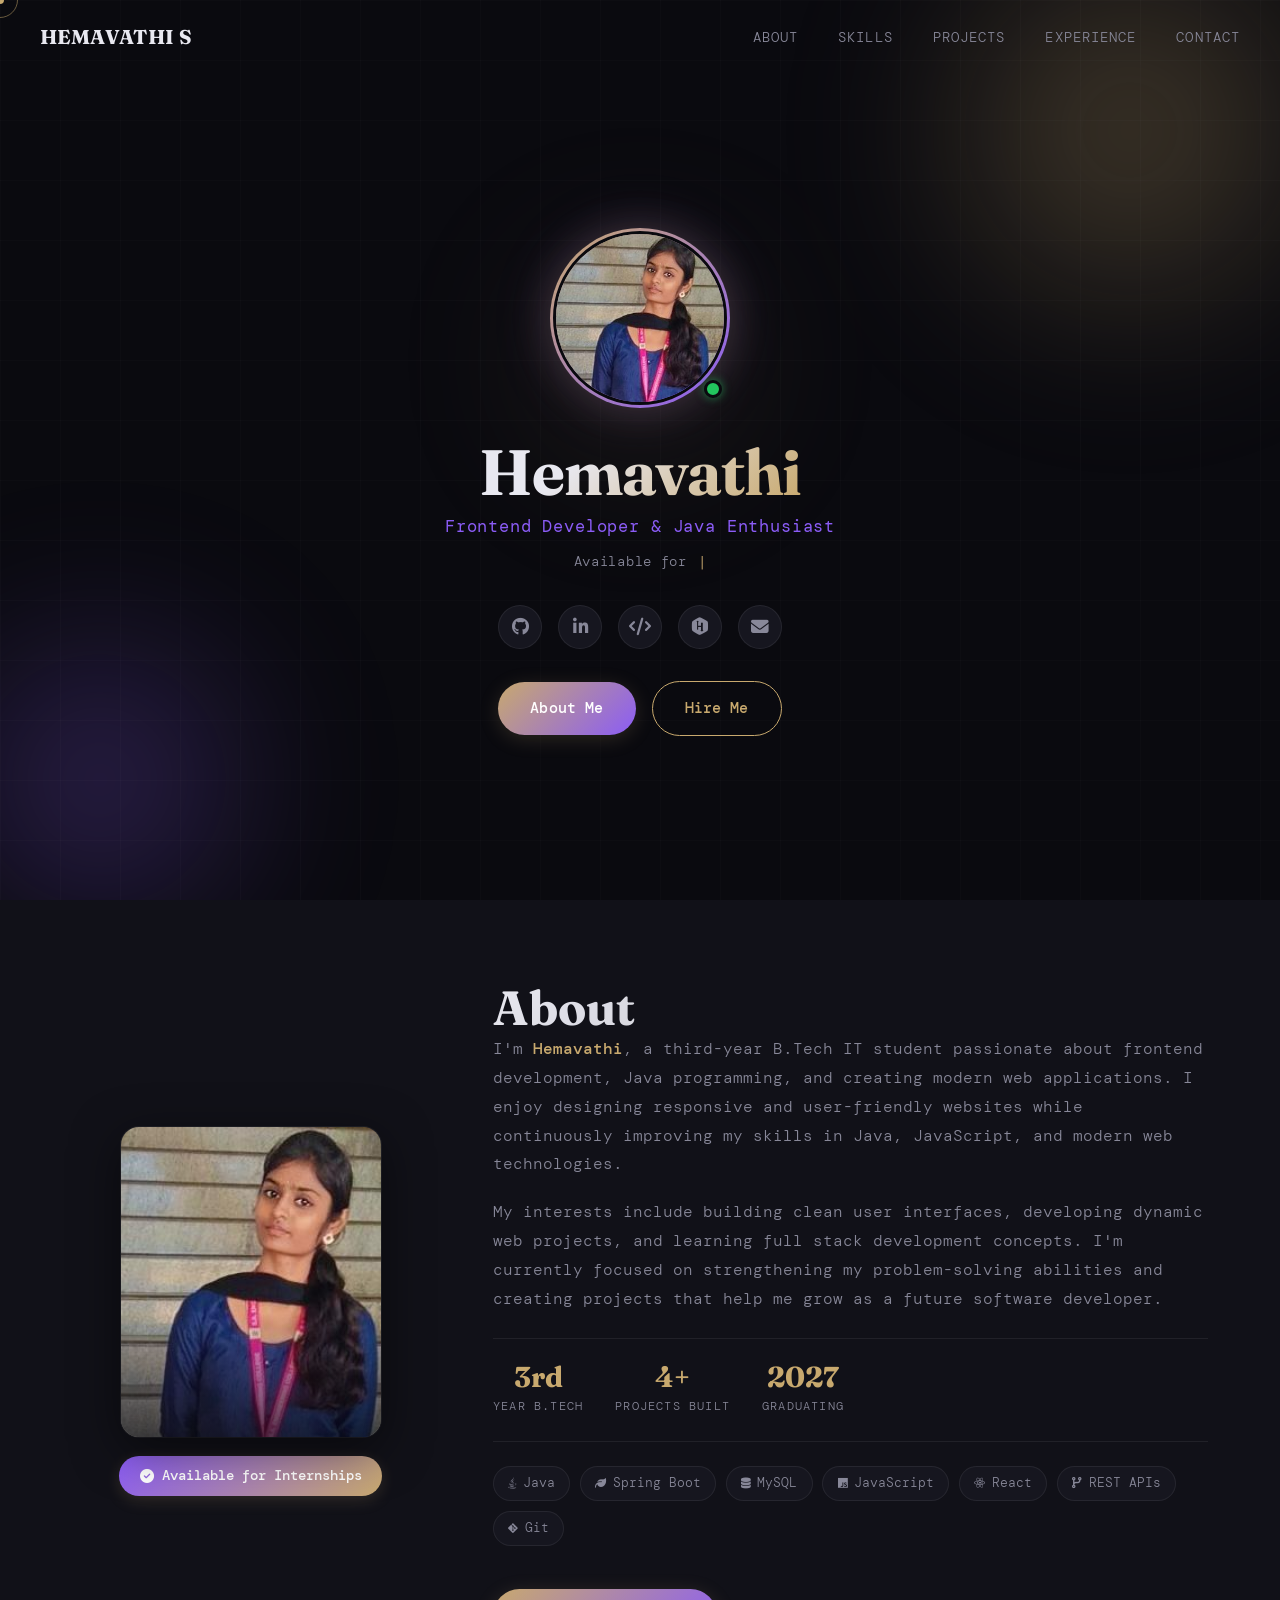
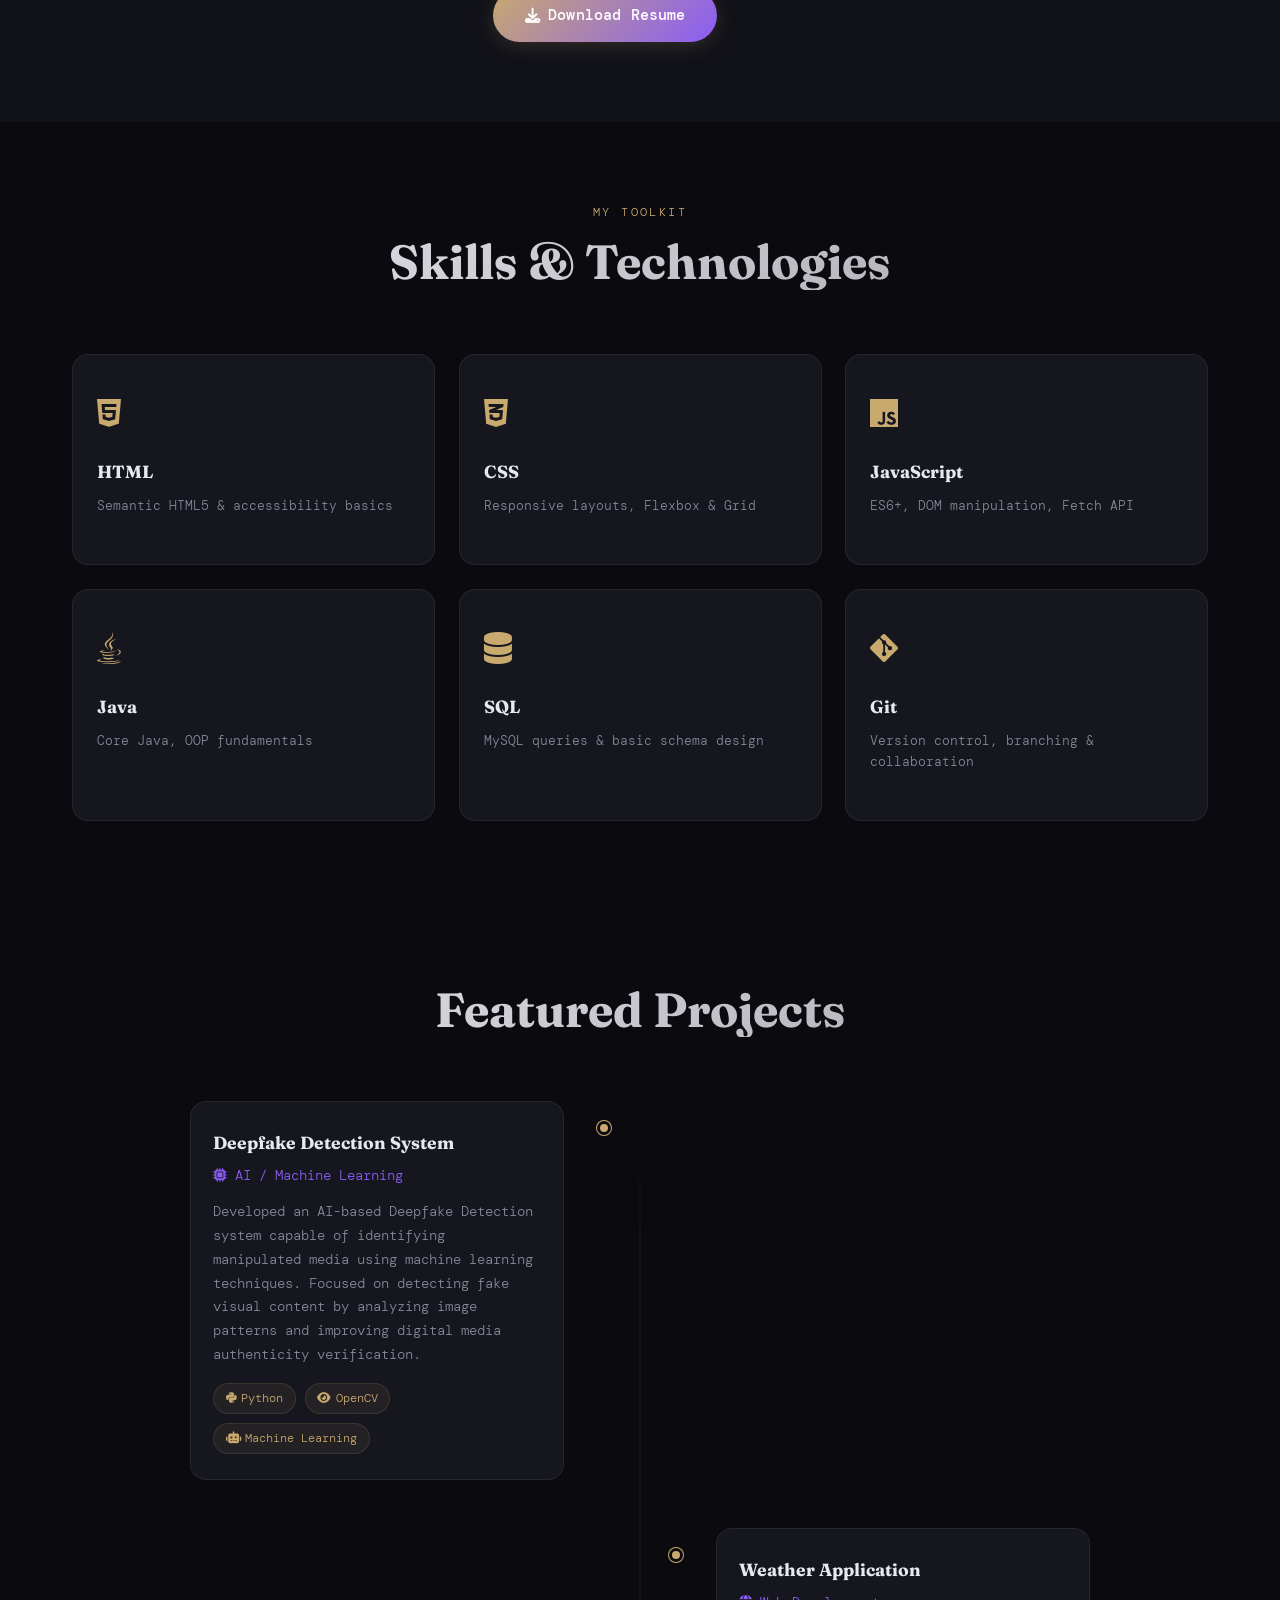
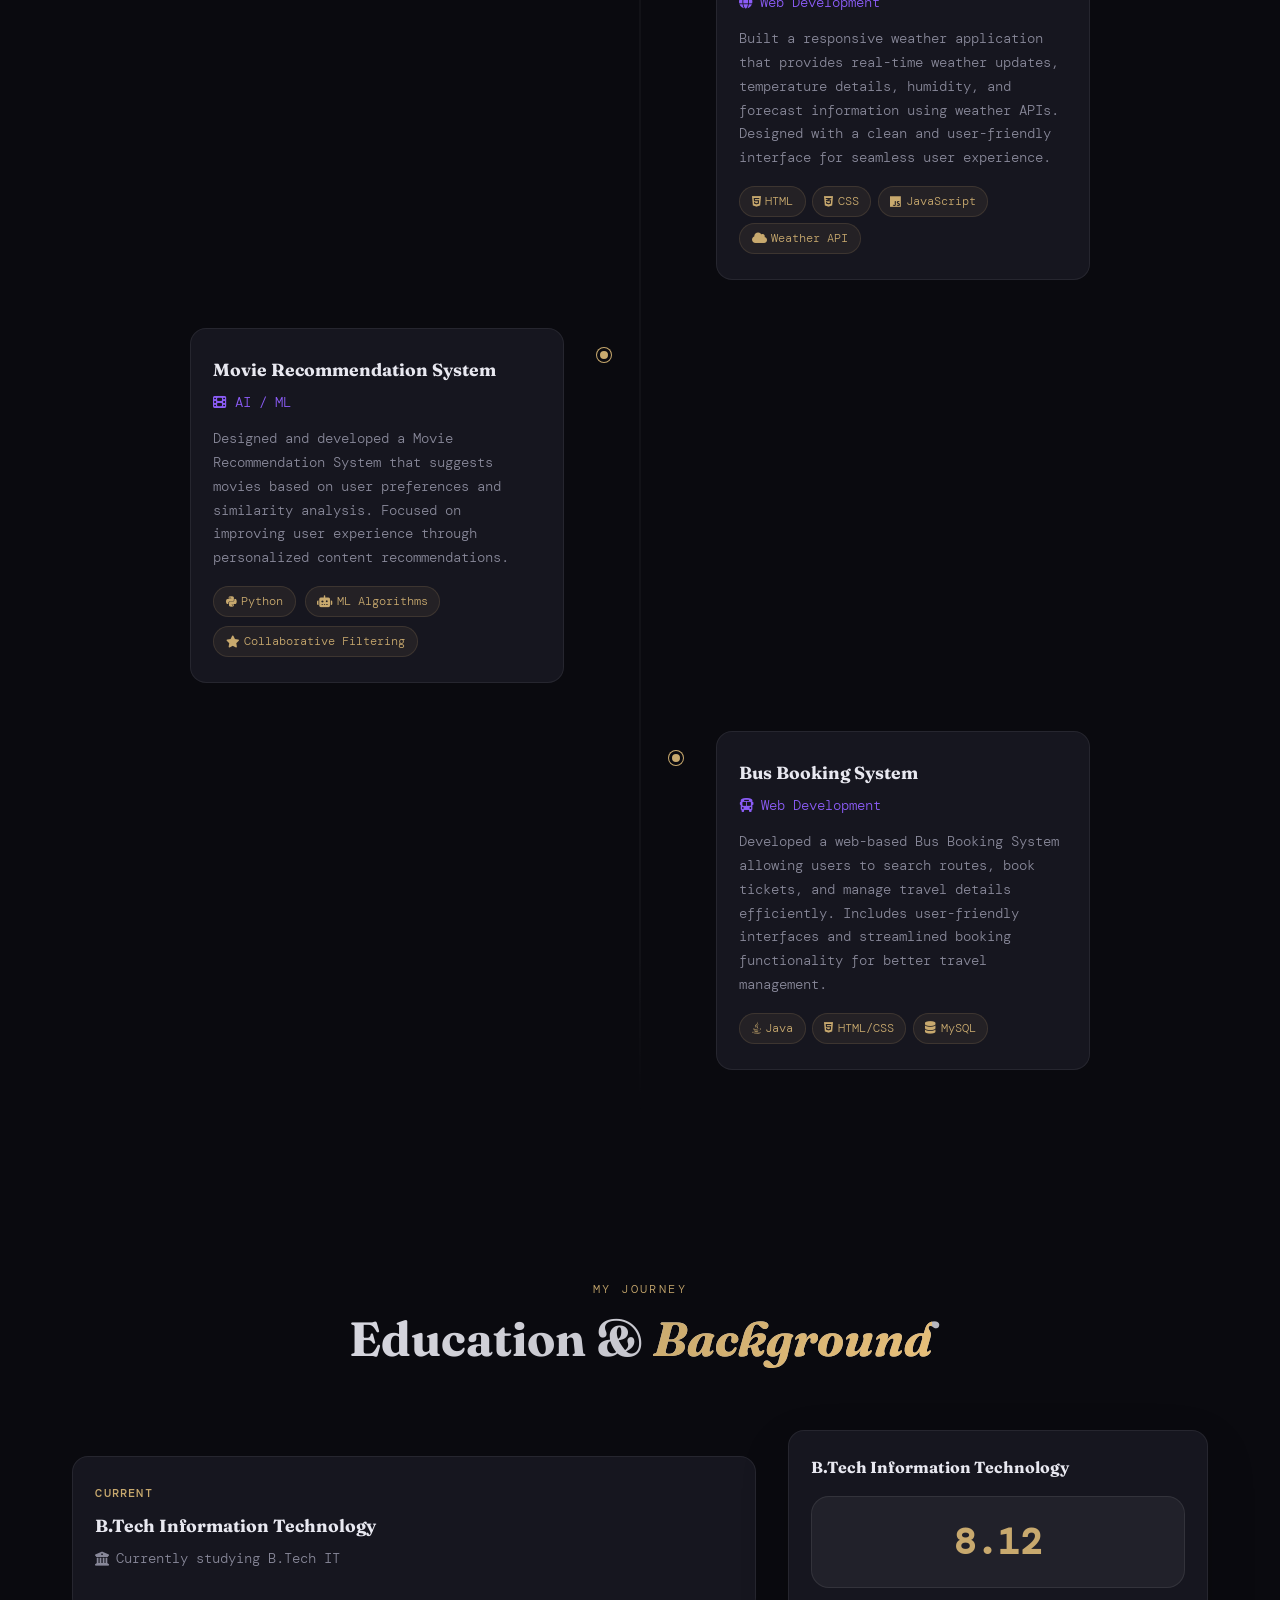
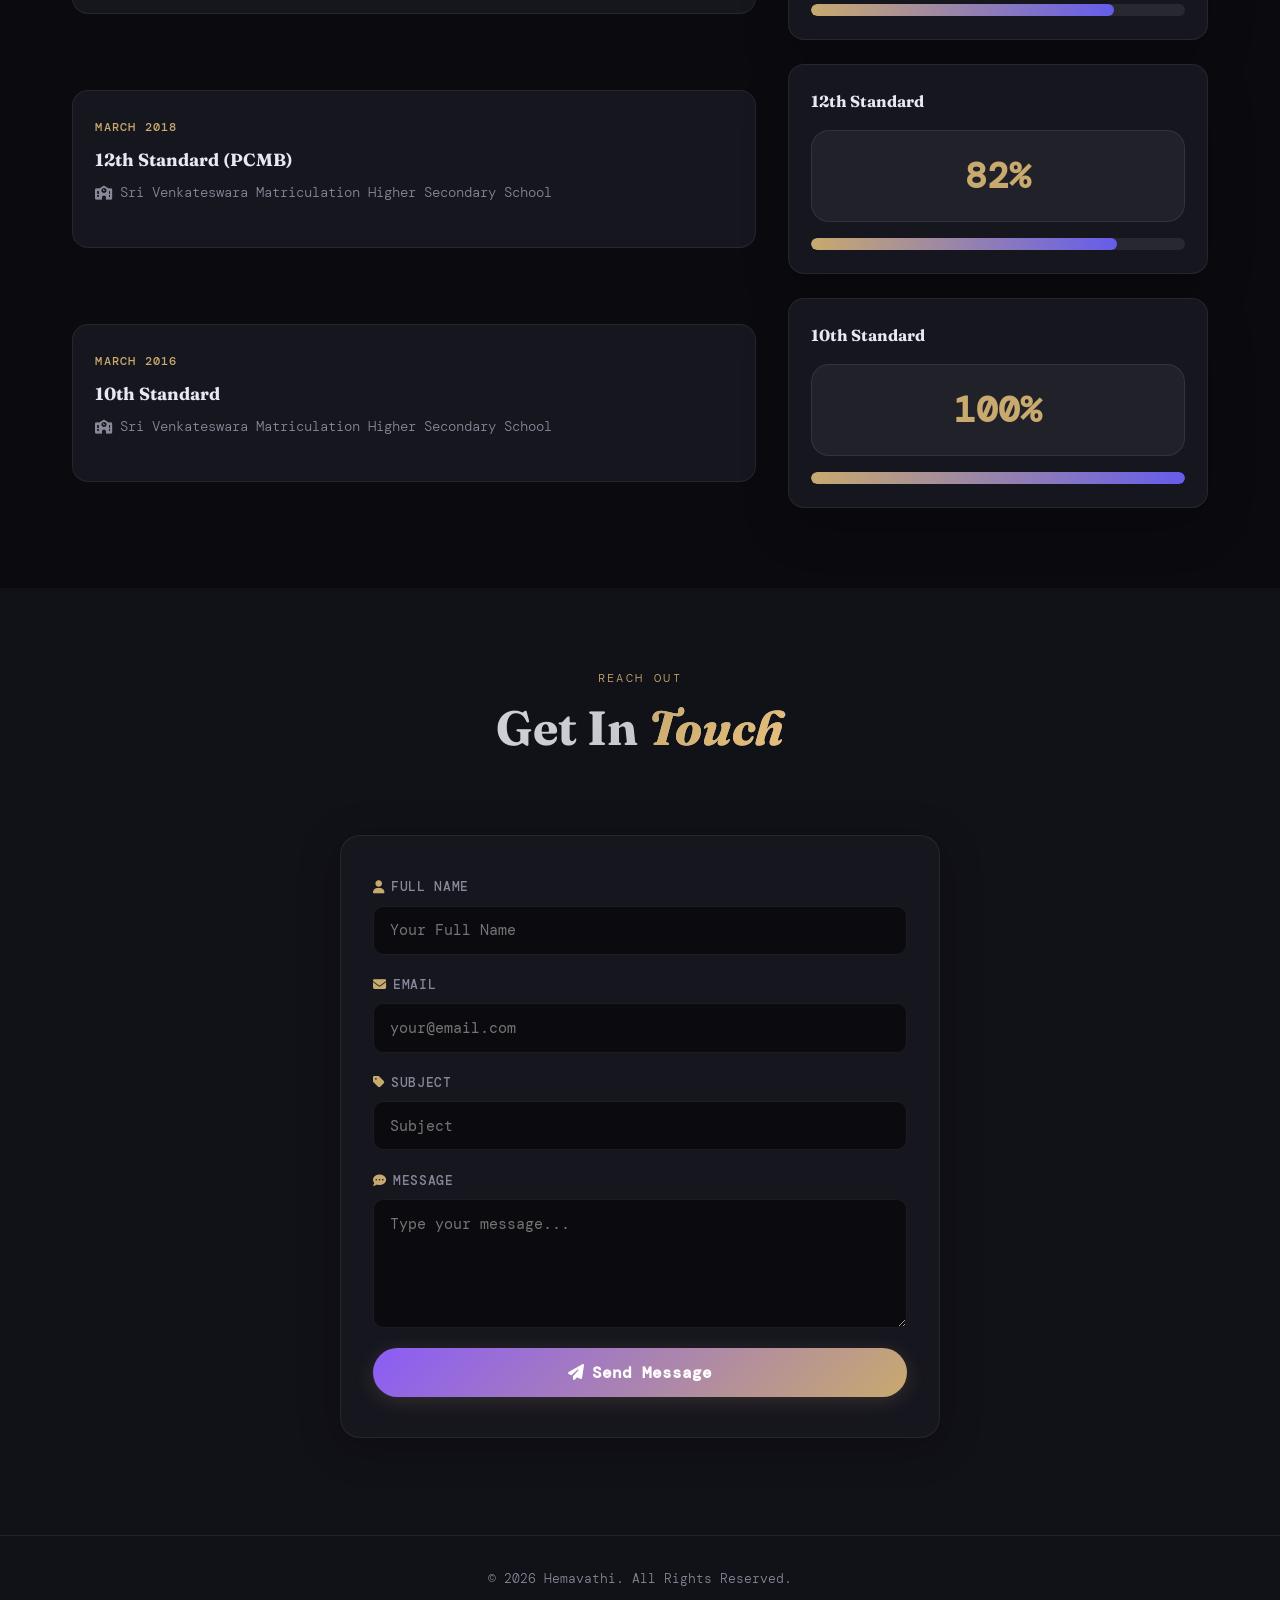
==== commit b5b84b05: "Remove VS Code settings" ====
--- a/index.html
+++ b/index.html
@@ -4,8 +4,8 @@
   <meta charset="UTF-8" />
   <meta name="viewport" content="width=device-width, initial-scale=1.0"/>
   <title>Hemavathi — Portfolio</title>
-  <link rel="stylesheet" href="style.css"/>
-  <link rel="stylesheet" href="animations.css"/>
+  <link rel="stylesheet" href="css/style.css"/>
+  <link rel="stylesheet" href="css/animations.css"/>
   <link href="https://fonts.googleapis.com/css2?family=Fraunces:ital,opsz,wght@0,9..144,300;0,9..144,700;1,9..144,400&family=DM+Mono:wght@300;400;500&display=swap" rel="stylesheet"/>
   <link rel="stylesheet" href="https://cdnjs.cloudflare.com/ajax/libs/font-awesome/6.5.0/css/all.min.css"/>
 </head>
@@ -25,7 +25,7 @@
 
   <!-- NAVBAR -->
   <nav class="navbar" id="navbar">
-    <a href="#" class="nav-logo">HEMAVATHI<span>.</span></a>
+    <a href="#" class="nav-logo">HEMAVATHI S<span></span></a>
     <ul class="nav-links">
       <li><a href="#about" class="nav-link">About</a></li>
       <li><a href="#skills" class="nav-link">Skills</a></li>
@@ -66,10 +66,10 @@
 
       <!-- Social Icons Row -->
       <div class="hero-social-icons">
-        <a href="#" class="hero-icon-btn" aria-label="GitHub" title="GitHub">
+        <a href="https://github.com/Hema623896" class="hero-icon-btn" aria-label="GitHub" title="GitHub" target="_blank" rel="noopener noreferrer">
           <i class="fab fa-github"></i>
         </a>
-        <a href="#" class="hero-icon-btn" aria-label="LinkedIn" title="LinkedIn">
+        <a href="https://www.linkedin.com/in/hemavathi08" class="hero-icon-btn" aria-label="LinkedIn" title="LinkedIn" target="_blank" rel="noopener noreferrer">
           <i class="fab fa-linkedin-in"></i>
         </a>
         <a href="#" class="hero-icon-btn" aria-label="LeetCode" title="LeetCode">
@@ -98,7 +98,7 @@
         <!-- Square Profile Image -->
         <div class="about-image-wrap reveal-left">
           <div class="about-img-square">
-            <img src="image.jpeg" alt="Hemavathi — About" />
+            <img src="assets/image.jpeg" alt="Hemavathi — About" />
           </div>
           <div class="about-img-badge">
             <i class="fas fa-circle-check"></i> Available for Internships
@@ -106,8 +106,7 @@
         </div>
 
         <div class="about-text reveal-right">
-          <p class="section-label">About</p>
-          <h2 class="section-title">Building Solutions,<br/><em>One Line at a Time</em></h2>
+          <h2 class="section-title">About</h2>
           <p class="about-desc">
             I'm <strong>Hemavathi</strong>, a third-year B.Tech IT student passionate about frontend development, Java programming, and creating modern web applications. I enjoy designing responsive and user-friendly websites while continuously improving my skills in Java, JavaScript, and modern web technologies.
           </p>
@@ -140,9 +139,12 @@
             <span class="tag"><i class="fas fa-code-branch"></i> REST APIs</span>
             <span class="tag"><i class="fab fa-git-alt"></i> Git</span>
           </div>
-          <a href="#" class="btn btn-primary mt-2" download>
+          <!-- <a href="assets/Hemavathi_Resume(1).pdf" class="btn btn-primary mt-2" download="Hemavathi_Resume(1).pdf">
             <i class="fas fa-download"></i> Download Resume
-          </a>
+          </a> -->
+          <a href="assets/Hemavathi_Resume.pdf" class="btn btn-primary mt-2" download>
+  <i class="fas fa-download"></i> Download Resume
+</a>
         </div>
       </div>
     </div>
@@ -157,46 +159,34 @@
       </div>
       <div class="skills-grid">
         <div class="skill-card reveal-up delay-1" data-tilt>
+          <div class="skill-icon"><i class="fab fa-html5"></i></div>
+          <h3>HTML</h3>
+          <p>Semantic HTML5 & accessibility basics</p>
+        </div>
+        <div class="skill-card reveal-up delay-2" data-tilt>
+          <div class="skill-icon"><i class="fab fa-css3-alt"></i></div>
+          <h3>CSS</h3>
+          <p>Responsive layouts, Flexbox & Grid</p>
+        </div>
+        <div class="skill-card reveal-up delay-3" data-tilt>
+          <div class="skill-icon"><i class="fab fa-js"></i></div>
+          <h3>JavaScript</h3>
+          <p>ES6+, DOM manipulation, Fetch API</p>
+        </div>
+        <div class="skill-card reveal-up delay-4" data-tilt>
           <div class="skill-icon"><i class="fab fa-java"></i></div>
           <h3>Java</h3>
-          <p>Core Java, OOP, Data Structures, Spring Boot, REST APIs</p>
-          <div class="skill-bar"><div class="skill-fill" data-width="85"></div></div>
-          <span class="skill-percent">85%</span>
+          <p>Core Java, OOP fundamentals</p>
+        </div>
+        <div class="skill-card reveal-up delay-1" data-tilt>
+          <div class="skill-icon"><i class="fas fa-database"></i></div>
+          <h3>SQL</h3>
+          <p>MySQL queries & basic schema design</p>
         </div>
         <div class="skill-card reveal-up delay-2" data-tilt>
-          <div class="skill-icon"><i class="fab fa-html5"></i></div>
-          <h3>Frontend</h3>
-          <p>HTML5, CSS3, JavaScript, React, Responsive Design</p>
-          <div class="skill-bar"><div class="skill-fill" data-width="88"></div></div>
-          <span class="skill-percent">88%</span>
-        </div>
-        <div class="skill-card reveal-up delay-3" data-tilt>
-          <div class="skill-icon"><i class="fas fa-database"></i></div>
-          <h3>Database</h3>
-          <p>MySQL, SQL queries, Database Design, JDBC</p>
-          <div class="skill-bar"><div class="skill-fill" data-width="75"></div></div>
-          <span class="skill-percent">75%</span>
-        </div>
-        <div class="skill-card reveal-up delay-4" data-tilt>
-          <div class="skill-icon"><i class="fas fa-brain"></i></div>
-          <h3>AI / ML</h3>
-          <p>Python, OpenCV, Machine Learning Algorithms, Data Analysis</p>
-          <div class="skill-bar"><div class="skill-fill" data-width="70"></div></div>
-          <span class="skill-percent">70%</span>
-        </div>
-        <div class="skill-card reveal-up delay-1" data-tilt>
           <div class="skill-icon"><i class="fab fa-git-alt"></i></div>
-          <h3>Tools & Version Control</h3>
-          <p>Git, GitHub, VS Code, IntelliJ IDEA, Postman</p>
-          <div class="skill-bar"><div class="skill-fill" data-width="80"></div></div>
-          <span class="skill-percent">80%</span>
-        </div>
-        <div class="skill-card reveal-up delay-2" data-tilt>
-          <div class="skill-icon"><i class="fas fa-paint-brush"></i></div>
-          <h3>UI/UX Basics</h3>
-          <p>Figma, Wireframing, Prototyping, User-Centered Design</p>
-          <div class="skill-bar"><div class="skill-fill" data-width="65"></div></div>
-          <span class="skill-percent">65%</span>
+          <h3>Git</h3>
+          <p>Version control, branching & collaboration</p>
         </div>
       </div>
     </div>
@@ -206,14 +196,14 @@
   <section class="projects section" id="projects">
     <div class="container">
       <div class="section-header reveal-up">
-        <p class="section-label">My Work</p>
+        
         <h2 class="section-title">Featured Projects</h2>
       </div>
       <div class="timeline">
         <div class="timeline-item reveal-left">
           <div class="timeline-dot"></div>
-          <div class="timeline-card">
-            <span class="timeline-date">2025 – 2026</span>
+          <div class="timeline-card left-flow">
+            
             <h3>Deepfake Detection System</h3>
             <p class="timeline-company"><i class="fas fa-microchip"></i> AI / Machine Learning</p>
             <p>Developed an AI-based Deepfake Detection system capable of identifying manipulated media using machine learning techniques. Focused on detecting fake visual content by analyzing image patterns and improving digital media authenticity verification.</p>
@@ -227,7 +217,7 @@
         <div class="timeline-item reveal-right">
           <div class="timeline-dot"></div>
           <div class="timeline-card">
-            <span class="timeline-date">2024</span>
+           
             <h3>Weather Application</h3>
             <p class="timeline-company"><i class="fas fa-globe"></i> Web Development</p>
             <p>Built a responsive weather application that provides real-time weather updates, temperature details, humidity, and forecast information using weather APIs. Designed with a clean and user-friendly interface for seamless user experience.</p>
@@ -241,8 +231,8 @@
         </div>
         <div class="timeline-item reveal-left">
           <div class="timeline-dot"></div>
-          <div class="timeline-card">
-            <span class="timeline-date">2023</span>
+          <div class="timeline-card left-flow">
+            
             <h3>Movie Recommendation System</h3>
             <p class="timeline-company"><i class="fas fa-film"></i> AI / ML</p>
             <p>Designed and developed a Movie Recommendation System that suggests movies based on user preferences and similarity analysis. Focused on improving user experience through personalized content recommendations.</p>
@@ -256,7 +246,7 @@
         <div class="timeline-item reveal-right">
           <div class="timeline-dot"></div>
           <div class="timeline-card">
-            <span class="timeline-date">2022</span>
+            
             <h3>Bus Booking System</h3>
             <p class="timeline-company"><i class="fas fa-bus"></i> Web Development</p>
             <p>Developed a web-based Bus Booking System allowing users to search routes, book tickets, and manage travel details efficiently. Includes user-friendly interfaces and streamlined booking functionality for better travel management.</p>
@@ -277,36 +267,57 @@
       <div class="section-header reveal-up">
         <p class="section-label">My Journey</p>
         <h2 class="section-title">Education &amp; <em>Background</em></h2>
-      </div>
-      <div class="timeline">
-        <div class="timeline-item reveal-right">
-          <div class="timeline-dot"></div>
-          <div class="timeline-card">
-            <span class="timeline-date">2023 – 2027</span>
+        <!-- <p class="section-subtitle">My academic journey and performance over the years.</p> -->
+      </div>
+      <div class="experience-grid">
+        <div class="edu-row">
+          <div class="timeline-card">
+            <span class="timeline-date">Current</span>
             <h3>B.Tech Information Technology</h3>
-            <p class="timeline-company"><i class="fas fa-university"></i> SA Engineering College, Chennai</p>
-            <p>Currently pursuing B.Tech in IT (3rd Year). Focused on software development, web technologies, Java programming, and problem-solving. Expected graduation: 2027.</p>
-            <div class="timeline-tags"><span><i class="fas fa-laptop-code"></i> B.Tech IT</span><span><i class="fas fa-calendar"></i> 2023–2027</span></div>
-          </div>
-        </div>
-        <div class="timeline-item reveal-left">
-          <div class="timeline-dot"></div>
-          <div class="timeline-card">
-            <span class="timeline-date">2022 – 2023</span>
-            <h3>Higher Secondary (12th Grade)</h3>
-            <p class="timeline-company"><i class="fas fa-school"></i> Sri Venkateswara Matriculation Hr. Sec. School</p>
-            <p>Completed Higher Secondary with a focus on science and mathematics, building a strong analytical foundation.</p>
-            <div class="timeline-tags"><span><i class="fas fa-graduation-cap"></i> 12th Grade</span><span><i class="fas fa-flask"></i> Science & Maths</span></div>
-          </div>
-        </div>
-        <div class="timeline-item reveal-right">
-          <div class="timeline-dot"></div>
-          <div class="timeline-card">
-            <span class="timeline-date">2020 – 2021</span>
-            <h3>Secondary School (10th Grade)</h3>
-            <p class="timeline-company"><i class="fas fa-school"></i> Sri Venkateswara Matriculation Hr. Sec. School</p>
-            <p>Completed Secondary School with distinction, demonstrating strong academic performance across subjects.</p>
-            <div class="timeline-tags"><span><i class="fas fa-star"></i> With Distinction</span><span><i class="fas fa-calendar"></i> 2020–2021</span></div>
+            <p class="timeline-company"><i class="fas fa-university"></i> Currently studying B.Tech IT</p>
+          </div>
+          <div class="stats-card college-card">
+            <h4>B.Tech Information Technology</h4>
+            <div class="stat-row">
+              <span class="stat-value">8.12</span>
+            </div>
+            <div class="stat-bar">
+              <div class="stat-fill" style="width:81.2%"></div>
+            </div>
+          </div>
+        </div>
+
+        <div class="edu-row">
+          <div class="timeline-card">
+            <span class="timeline-date">March 2018</span>
+            <h3>12th Standard (PCMB)</h3>
+            <p class="timeline-company"><i class="fas fa-school"></i> Sri Venkateswara Matriculation Higher Secondary School</p>
+          </div>
+          <div class="stats-card">
+            <h4>12th Standard</h4>
+            <div class="stat-row">
+              <span class="stat-value">82%</span>
+            </div>
+            <div class="stat-bar">
+              <div class="stat-fill" style="width:82%"></div>
+            </div>
+          </div>
+        </div>
+
+        <div class="edu-row">
+          <div class="timeline-card">
+            <span class="timeline-date">March 2016</span>
+            <h3>10th Standard</h3>
+            <p class="timeline-company"><i class="fas fa-school"></i> Sri Venkateswara Matriculation Higher Secondary School</p>
+          </div>
+          <div class="stats-card">
+            <h4>10th Standard</h4>
+            <div class="stat-row">
+              <span class="stat-value">100%</span>
+            </div>
+            <div class="stat-bar">
+              <div class="stat-fill" style="width:100%"></div>
+            </div>
           </div>
         </div>
       </div>
@@ -321,41 +332,6 @@
         <h2 class="section-title">Get In <em>Touch</em></h2>
       </div>
       <div class="contact-pro-grid">
-        <div class="contact-pro-info reveal-left">
-          <p class="contact-pro-sub">Feel free to contact me for internships, projects, collaborations, or any opportunities.</p>
-          <div class="contact-pro-cards">
-            <div class="contact-pro-card">
-              <span class="contact-pro-icon"><i class="fas fa-envelope"></i></span>
-              <div><strong>Email</strong><br><a href="mailto:yourname@gmail.com">yourname@gmail.com</a></div>
-            </div>
-            <div class="contact-pro-card">
-              <span class="contact-pro-icon"><i class="fas fa-phone-alt"></i></span>
-              <div><strong>Phone</strong><br><a href="tel:+91XXXXXXXXXX">+91 XXXXX XXXXX</a></div>
-            </div>
-            <div class="contact-pro-card">
-              <span class="contact-pro-icon"><i class="fas fa-map-marker-alt"></i></span>
-              <div><strong>Location</strong><br>Tamil Nadu, India</div>
-            </div>
-            <div class="contact-pro-card">
-              <span class="contact-pro-icon"><i class="fas fa-user-graduate"></i></span>
-              <div><strong>Status</strong><br>B.Tech Student · Java Developer</div>
-            </div>
-          </div>
-          <div class="contact-pro-socials">
-            <a href="#" class="contact-pro-social-btn" aria-label="GitHub">
-              <i class="fab fa-github"></i> GitHub
-            </a>
-            <a href="#" class="contact-pro-social-btn" aria-label="LinkedIn">
-              <i class="fab fa-linkedin-in"></i> LinkedIn
-            </a>
-            <a href="#" class="contact-pro-social-btn" aria-label="LeetCode">
-              <i class="fas fa-code"></i> LeetCode
-            </a>
-            <a href="#" class="contact-pro-social-btn" aria-label="Resume">
-              <i class="fas fa-file-alt"></i> Resume
-            </a>
-          </div>
-        </div>
         <div class="contact-pro-form-wrap reveal-right">
           <form class="contact-pro-form" id="contactProForm">
             <div class="contact-pro-form-group">
@@ -390,16 +366,12 @@
   <footer class="footer">
     <div class="container">
       <div class="footer-inner">
-        <a href="#home" class="footer-logo">HEMAVATHI<span>.</span></a>
-        <p>Designed with passion and dedication · © 2026 Hemavathi</p>
-        <a href="#home" class="back-to-top" id="backToTop" aria-label="Back to top">
-          <i class="fas fa-arrow-up"></i>
-        </a>
+        <p style="margin:0; width:100%; text-align:center; color:var(--text-muted);">© 2026 Hemavathi. All Rights Reserved.</p>
       </div>
     </div>
   </footer>
 
-  <script src="main.js"></script>
-  <script src="contact.js"></script>
+  <script src="js/main.js"></script>
+  <script src="js/contact.js"></script>
 </body>
 </html>
--- a/css/style.css
+++ b/css/style.css
@@ -0,0 +1,1042 @@
+/* ===== CSS VARIABLES ===== */
+:root {
+  --bg: #0a0a0f;
+  --bg-2: #111118;
+  --bg-card: #16161f;
+  --border: rgba(255,255,255,0.07);
+  --text: #e8e8f0;
+  --text-muted: #888899;
+  --accent: #c8a96e;
+  --accent-2: #8b5cf6;
+  --accent-glow: rgba(200,169,110,0.18);
+  --accent-2-glow: rgba(139,92,246,0.18);
+  --font-display: 'Fraunces', Georgia, serif;
+  --font-mono: 'DM Mono', monospace;
+  --radius: 16px;
+  --radius-sm: 8px;
+  --shadow: 0 8px 32px rgba(0,0,0,0.4);
+  --shadow-lg: 0 24px 64px rgba(0,0,0,0.6);
+  --transition: 0.35s cubic-bezier(0.4, 0, 0.2, 1);
+  --max-width: 1200px;
+}
+
+/* ===== RESET ===== */
+*, *::before, *::after { box-sizing: border-box; margin: 0; padding: 0; }
+html { scroll-behavior: smooth; font-size: 16px; }
+body {
+  background: var(--bg);
+  color: var(--text);
+  font-family: var(--font-mono);
+  font-weight: 300;
+  line-height: 1.7;
+  overflow-x: hidden;
+  cursor: none;
+}
+a { color: inherit; text-decoration: none; }
+img { max-width: 100%; display: block; }
+input, textarea, select, button { font-family: inherit; }
+ul { list-style: none; }
+
+/* ===== CUSTOM CURSOR ===== */
+.cursor {
+  width: 8px; height: 8px;
+  background: var(--accent);
+  border-radius: 50%;
+  position: fixed; top: 0; left: 0;
+  pointer-events: none;
+  z-index: 9999;
+  transform: translate(-50%, -50%);
+  transition: width 0.2s, height 0.2s, background 0.2s;
+  mix-blend-mode: difference;
+}
+.cursor-follower {
+  width: 36px; height: 36px;
+  border: 1.5px solid var(--accent);
+  border-radius: 50%;
+  position: fixed; top: 0; left: 0;
+  pointer-events: none;
+  z-index: 9998;
+  transform: translate(-50%, -50%);
+  transition: transform 0.12s ease, width 0.3s, height 0.3s, opacity 0.3s;
+  opacity: 0.5;
+}
+
+/* ===== LOADER ===== */
+.loader {
+  position: fixed; inset: 0;
+  background: var(--bg);
+  z-index: 10000;
+  display: flex; align-items: center; justify-content: center;
+  transition: opacity 0.5s ease, visibility 0.5s ease;
+}
+.loader.hidden { opacity: 0; visibility: hidden; pointer-events: none; }
+.loader-inner { text-align: center; }
+.loader-text {
+  font-family: var(--font-display);
+  font-size: 1.5rem;
+  color: var(--accent);
+  display: block;
+  margin-bottom: 1.5rem;
+  letter-spacing: 0.3em;
+}
+.loader-bar {
+  width: 200px; height: 2px;
+  background: var(--border);
+  border-radius: 2px;
+  overflow: hidden;
+  margin: 0 auto;
+}
+.loader-fill {
+  height: 100%;
+  background: linear-gradient(90deg, var(--accent), var(--accent-2));
+  width: 0%;
+  transition: width 0.05s linear;
+  border-radius: 2px;
+}
+
+/* ===== CONTAINER ===== */
+.container { max-width: var(--max-width); margin: 0 auto; padding: 0 2rem; }
+
+/* ===== SECTION ===== */
+.section { padding: 5rem 0; }
+.section-header { text-align: center; margin-bottom: 4rem; }
+.section-label {
+  font-family: var(--font-mono);
+  font-size: 0.75rem;
+  letter-spacing: 0.2em;
+  text-transform: uppercase;
+  color: var(--accent);
+  display: block;
+  margin-bottom: 0.75rem;
+}
+.section-title {
+  font-family: var(--font-display);
+  font-size: clamp(2rem, 4vw, 3rem);
+  font-weight: 700;
+  line-height: 1.15;
+  color: var(--text);
+}
+.section-title em { font-style: italic; color: var(--accent); }
+
+/* ===== BUTTONS ===== */
+.btn {
+  display: inline-flex;
+  align-items: center;
+  gap: 0.5rem;
+  padding: 0.85rem 2rem;
+  border-radius: 100px;
+  font-size: 0.95rem;
+  font-weight: 500;
+  letter-spacing: 0.01em;
+  border: none;
+  cursor: pointer;
+  transition: var(--transition);
+  text-decoration: none;
+}
+.btn-primary {
+  background: linear-gradient(135deg, var(--accent), var(--accent-2));
+  color: #fff;
+  box-shadow: 0 4px 20px var(--accent-glow);
+}
+.btn-primary:hover {
+  transform: translateY(-3px);
+  box-shadow: 0 8px 32px rgba(200,169,110,0.35);
+}
+.btn-outline {
+  background: transparent;
+  color: var(--accent);
+  border: 1.5px solid var(--accent);
+}
+.btn-outline:hover {
+  background: var(--accent);
+  color: var(--bg);
+  transform: translateY(-3px);
+}
+.mt-2 { margin-top: 1.5rem; }
+
+/* ===== NAVBAR ===== */
+.navbar {
+  position: fixed; top: 0; left: 0; right: 0;
+  z-index: 100;
+  padding: 1.25rem 2.5rem;
+  display: flex;
+  align-items: center;
+  justify-content: space-between;
+  transition: background 0.3s, padding 0.3s, box-shadow 0.3s;
+}
+.navbar.scrolled {
+  background: rgba(10,10,15,0.95);
+  backdrop-filter: blur(20px);
+  padding: 0.85rem 2.5rem;
+  box-shadow: 0 4px 24px rgba(0,0,0,0.3);
+  border-bottom: 1px solid var(--border);
+}
+.nav-logo {
+  font-family: var(--font-display);
+  font-size: 1.25rem;
+  font-weight: 700;
+  letter-spacing: 0.02em;
+  color: var(--text);
+}
+.nav-logo span { color: var(--accent); }
+.nav-links {
+  display: flex;
+  align-items: center;
+  gap: 2.5rem;
+}
+.nav-link {
+  font-size: 0.85rem;
+  letter-spacing: 0.08em;
+  text-transform: uppercase;
+  color: var(--text-muted);
+  transition: color 0.25s;
+  position: relative;
+  padding-bottom: 2px;
+}
+.nav-link::after {
+  content: '';
+  position: absolute;
+  bottom: -2px; left: 0;
+  width: 0; height: 1px;
+  background: var(--accent);
+  transition: width 0.3s ease;
+}
+.nav-link:hover { color: var(--accent); }
+.nav-link:hover::after { width: 100%; }
+.nav-toggle {
+  display: none;
+  flex-direction: column;
+  gap: 5px;
+  background: none;
+  border: none;
+  cursor: pointer;
+  padding: 4px;
+}
+.nav-toggle span {
+  display: block;
+  width: 24px; height: 2px;
+  background: var(--text);
+  border-radius: 2px;
+  transition: 0.3s ease;
+}
+
+/* ===== HERO SECTION ===== */
+.hero {
+  min-height: 100vh;
+  display: flex;
+  align-items: center;
+  justify-content: center;
+  position: relative;
+  overflow: hidden;
+  padding: 8rem 2rem 4rem;
+}
+.hero-bg {
+  position: absolute; inset: 0;
+  overflow: hidden;
+}
+.hero-orb {
+  position: absolute;
+  border-radius: 50%;
+  filter: blur(80px);
+  opacity: 0.35;
+  pointer-events: none;
+}
+.orb-1 {
+  width: 500px; height: 500px;
+  background: radial-gradient(circle, var(--accent) 0%, transparent 70%);
+  top: -120px; right: -100px;
+}
+.orb-2 {
+  width: 400px; height: 400px;
+  background: radial-gradient(circle, var(--accent-2) 0%, transparent 70%);
+  bottom: -80px; left: -100px;
+}
+.orb-3 {
+  width: 300px; height: 300px;
+  background: radial-gradient(circle, rgba(200,169,110,0.5) 0%, transparent 70%);
+  top: 40%; left: 50%;
+  transform: translate(-50%, -50%);
+}
+.grid-overlay {
+  position: absolute; inset: 0;
+  background-image:
+    linear-gradient(rgba(255,255,255,0.015) 1px, transparent 1px),
+    linear-gradient(90deg, rgba(255,255,255,0.015) 1px, transparent 1px);
+  background-size: 60px 60px;
+}
+
+/* Hero Content */
+.creative-hero {
+  display: flex;
+  flex-direction: column;
+  align-items: center;
+  text-align: center;
+  gap: 2rem;
+  position: relative;
+  z-index: 2;
+  animation: fade-in 1s ease both;
+}
+
+/* Circular profile for hero */
+.hero-profile-wrap {
+  position: relative;
+  display: inline-block;
+}
+.hero-profile-ring {
+  width: 180px;
+  height: 180px;
+  border-radius: 50%;
+  padding: 3px;
+  background: linear-gradient(135deg, var(--accent), var(--accent-2));
+  animation: spin-ring 6s linear infinite;
+  box-shadow: 0 0 40px var(--accent-glow), 0 0 60px var(--accent-2-glow);
+}
+@keyframes spin-ring {
+  0% { box-shadow: 0 0 30px var(--accent-glow), 0 0 60px var(--accent-2-glow); }
+  50% { box-shadow: 0 0 60px var(--accent-2-glow), 0 0 80px var(--accent-glow); }
+  100% { box-shadow: 0 0 30px var(--accent-glow), 0 0 60px var(--accent-2-glow); }
+}
+.hero-profile-circle {
+  width: 100%;
+  height: 100%;
+  border-radius: 50%;
+  overflow: hidden;
+  border: 3px solid var(--bg);
+}
+.hero-profile-circle img {
+  width: 100%;
+  height: 100%;
+  object-fit: cover;
+  object-position: center top;
+  transition: transform 0.4s ease;
+}
+.hero-profile-wrap:hover .hero-profile-circle img {
+  transform: scale(1.07);
+}
+.hero-status-dot {
+  position: absolute;
+  bottom: 10px; right: 8px;
+  width: 18px; height: 18px;
+  border-radius: 50%;
+  background: #22c55e;
+  border: 3px solid var(--bg);
+  box-shadow: 0 0 10px rgba(34,197,94,0.6);
+  animation: pulse-status 2s infinite;
+}
+@keyframes pulse-status {
+  0%, 100% { box-shadow: 0 0 10px rgba(34,197,94,0.6); }
+  50% { box-shadow: 0 0 20px rgba(34,197,94,0.9); }
+}
+
+/* Hero Text */
+.hero-text-block { display: flex; flex-direction: column; gap: 0.5rem; align-items: center; }
+.hero-name {
+  font-family: var(--font-display);
+  font-size: clamp(2.5rem, 6vw, 4rem);
+  font-weight: 700;
+  color: var(--text);
+  letter-spacing: -1px;
+  line-height: 1;
+  background: linear-gradient(135deg, var(--text) 30%, var(--accent) 100%);
+  -webkit-background-clip: text;
+  -webkit-text-fill-color: transparent;
+  background-clip: text;
+}
+.hero-role {
+  font-size: 1.05rem;
+  color: var(--accent-2);
+  letter-spacing: 0.05em;
+  font-weight: 400;
+}
+.hero-tagline-wrap {
+  min-height: 1.5em;
+  font-size: 0.9rem;
+  color: var(--text-muted);
+  letter-spacing: 0.05em;
+}
+.hero-tagline::after {
+  content: '|';
+  animation: blink 0.9s step-end infinite;
+  color: var(--accent);
+  margin-left: 2px;
+}
+@keyframes blink { 0%, 100% { opacity: 1; } 50% { opacity: 0; } }
+
+/* Hero Social Icons */
+.hero-social-icons {
+  display: flex;
+  align-items: center;
+  gap: 1rem;
+}
+.hero-icon-btn {
+  display: flex;
+  align-items: center;
+  justify-content: center;
+  width: 44px; height: 44px;
+  border-radius: 50%;
+  background: var(--bg-card);
+  border: 1px solid var(--border);
+  color: var(--text-muted);
+  font-size: 1.1rem;
+  transition: var(--transition);
+  position: relative;
+  overflow: hidden;
+}
+.hero-icon-btn::before {
+  content: '';
+  position: absolute; inset: 0;
+  background: linear-gradient(135deg, var(--accent), var(--accent-2));
+  opacity: 0;
+  transition: opacity 0.3s ease;
+  border-radius: 50%;
+}
+.hero-icon-btn i { position: relative; z-index: 1; }
+.hero-icon-btn:hover {
+  color: #fff;
+  border-color: transparent;
+  transform: translateY(-4px);
+  box-shadow: 0 8px 20px var(--accent-glow);
+}
+.hero-icon-btn:hover::before { opacity: 1; }
+
+/* Hero CTA Row */
+.hero-cta-row {
+  display: flex;
+  gap: 1rem;
+  align-items: center;
+}
+
+/* ===== ABOUT SECTION ===== */
+.about { background: var(--bg-2); }
+.about-grid {
+  display: flex;
+  align-items: center;
+  gap: 4rem;
+  flex-wrap: wrap;
+}
+.about-image-wrap {
+  flex: 1;
+  min-width: 240px;
+  display: flex;
+  flex-direction: column;
+  align-items: center;
+  gap: 1.2rem;
+}
+
+/* Square profile for about */
+.about-img-square {
+  width: 260px;
+  height: 310px;
+  border-radius: 18px;
+  overflow: hidden;
+  box-shadow: 0 12px 48px rgba(0,0,0,0.5), 0 0 0 1px var(--border);
+  position: relative;
+  transition: transform 0.4s ease, box-shadow 0.4s ease;
+}
+.about-img-square::before {
+  content: '';
+  position: absolute;
+  inset: 0;
+  background: linear-gradient(to bottom, transparent 60%, rgba(10,10,15,0.7) 100%);
+  z-index: 1;
+  pointer-events: none;
+}
+.about-img-square img {
+  width: 100%;
+  height: 100%;
+  object-fit: cover;
+  object-position: center top;
+  transition: transform 0.5s ease;
+}
+.about-img-square:hover {
+  transform: translateY(-6px);
+  box-shadow: 0 24px 64px rgba(0,0,0,0.6), 0 0 0 2px var(--accent);
+}
+.about-img-square:hover img { transform: scale(1.04); }
+.about-img-badge {
+  display: flex;
+  align-items: center;
+  gap: 0.5rem;
+  background: linear-gradient(135deg, var(--accent-2), var(--accent));
+  color: #fff;
+  padding: 0.5rem 1.3rem;
+  border-radius: 100px;
+  font-size: 0.88rem;
+  font-weight: 500;
+  box-shadow: 0 4px 16px var(--accent-glow);
+}
+
+.about-text { flex: 2; min-width: 280px; }
+.about-desc {
+  margin-bottom: 1.2rem;
+  color: var(--text-muted);
+  font-size: 1rem;
+  line-height: 1.8;
+}
+.about-desc strong { color: var(--accent); font-weight: 500; }
+
+/* About Stats */
+.about-stats-row {
+  display: flex;
+  gap: 2rem;
+  margin: 1.5rem 0;
+  padding: 1.5rem 0;
+  border-top: 1px solid var(--border);
+  border-bottom: 1px solid var(--border);
+}
+.about-stat { text-align: center; }
+.about-stat-num {
+  display: block;
+  font-family: var(--font-display);
+  font-size: 1.8rem;
+  font-weight: 700;
+  color: var(--accent);
+  line-height: 1;
+}
+.about-stat-label {
+  font-size: 0.75rem;
+  color: var(--text-muted);
+  text-transform: uppercase;
+  letter-spacing: 0.1em;
+  margin-top: 0.3rem;
+  display: block;
+}
+
+/* Tags */
+.about-tags {
+  display: flex;
+  flex-wrap: wrap;
+  gap: 0.6rem;
+  margin: 1.2rem 0;
+}
+.tag {
+  display: inline-flex;
+  align-items: center;
+  gap: 0.4rem;
+  background: var(--bg-card);
+  border: 1px solid var(--border);
+  color: var(--text-muted);
+  padding: 0.35rem 0.9rem;
+  border-radius: 100px;
+  font-size: 0.82rem;
+  transition: border-color 0.25s, color 0.25s;
+}
+.tag:hover { border-color: var(--accent); color: var(--accent); }
+.tag i { font-size: 0.85em; }
+
+/* ===== SKILLS ===== */
+.skills { background: var(--bg); }
+.skills-grid {
+  display: grid;
+  grid-template-columns: repeat(3, 1fr);
+  gap: 1.5rem;
+}
+.skill-card {
+  background: var(--bg-card);
+  border: 1px solid var(--border);
+  border-radius: var(--radius);
+  padding: 2rem 1.5rem;
+  transition: border-color 0.3s, box-shadow 0.3s, transform 0.3s;
+  position: relative;
+  overflow: hidden;
+}
+.skill-card::before {
+  content: '';
+  position: absolute;
+  top: 0; left: 0; right: 0;
+  height: 2px;
+  background: linear-gradient(90deg, var(--accent), var(--accent-2));
+  opacity: 0;
+  transition: opacity 0.3s;
+}
+.skill-card:hover { border-color: rgba(200,169,110,0.3); box-shadow: 0 8px 32px var(--accent-glow); }
+.skill-card:hover::before { opacity: 1; }
+.skill-icon {
+  font-size: 2rem;
+  margin-bottom: 1rem;
+  color: var(--accent);
+}
+.skill-card h3 {
+  font-family: var(--font-display);
+  font-size: 1.1rem;
+  font-weight: 700;
+  margin-bottom: 0.5rem;
+  color: var(--text);
+}
+.skill-card p {
+  font-size: 0.82rem;
+  color: var(--text-muted);
+  line-height: 1.6;
+  margin-bottom: 1rem;
+}
+.skill-bar {
+  width: 100%;
+  height: 3px;
+  background: var(--border);
+  border-radius: 3px;
+  overflow: hidden;
+  margin-bottom: 0.4rem;
+}
+.skill-fill {
+  height: 100%;
+  background: linear-gradient(90deg, var(--accent), var(--accent-2));
+  width: 0;
+  border-radius: 3px;
+  transition: width 1.2s cubic-bezier(0.4, 0, 0.2, 1);
+}
+.skill-percent {
+  font-size: 0.75rem;
+  color: var(--accent);
+  font-weight: 500;
+}
+
+/* ===== TIMELINE ===== */
+.timeline {
+  position: relative;
+  max-width: 900px;
+  margin: 0 auto;
+}
+.timeline::before {
+  content: '';
+  position: absolute;
+  left: 50%;
+  top: 0; bottom: 0;
+  width: 1px;
+  background: linear-gradient(to bottom, transparent, var(--border) 10%, var(--border) 90%, transparent);
+  transform: translateX(-50%);
+}
+.timeline-item {
+  width: 46%;
+  position: relative;
+  padding-bottom: 3rem;
+}
+.timeline-item:nth-child(odd) { margin-left: 0; padding-right: 2.5rem; text-align: right; }
+.timeline-item:nth-child(even) { margin-left: 54%; padding-left: 2.5rem; text-align: left; }
+.timeline-dot {
+  position: absolute;
+  top: 20px;
+  width: 14px; height: 14px;
+  border-radius: 50%;
+  background: var(--accent);
+  border: 3px solid var(--bg);
+  box-shadow: 0 0 0 1px var(--accent);
+  z-index: 1;
+}
+.timeline-item:nth-child(odd) .timeline-dot { right: -7px; }
+.timeline-item:nth-child(even) .timeline-dot { left: -7px; }
+.timeline-card {
+  background: var(--bg-card);
+  border: 1px solid var(--border);
+  border-radius: var(--radius);
+  padding: 1.5rem;
+  transition: border-color 0.3s, box-shadow 0.3s;
+}
+.timeline-card:hover {
+  border-color: rgba(200,169,110,0.3);
+  box-shadow: 0 8px 32px var(--accent-glow);
+}
+.timeline-date {
+  font-size: 0.75rem;
+  color: var(--accent);
+  letter-spacing: 0.1em;
+  text-transform: uppercase;
+  font-weight: 500;
+  margin-bottom: 0.5rem;
+  display: block;
+}
+.timeline-card h3 {
+  font-family: var(--font-display);
+  font-size: 1.1rem;
+  font-weight: 700;
+  color: var(--text);
+  margin-bottom: 0.4rem;
+}
+.timeline-company {
+  font-size: 0.85rem;
+  color: var(--accent-2);
+  margin-bottom: 0.8rem;
+  display: flex;
+  align-items: center;
+  gap: 0.4rem;
+}
+.timeline-item:nth-child(odd) .timeline-company { justify-content: flex-end; }
+.timeline-card p:last-of-type {
+  font-size: 0.88rem;
+  color: var(--text-muted);
+  line-height: 1.7;
+  margin-bottom: 1rem;
+}
+.timeline-tags {
+  display: flex;
+  flex-wrap: wrap;
+  gap: 0.4rem;
+}
+.timeline-item:nth-child(odd) .timeline-tags { justify-content: flex-end; }
+.timeline-tags span {
+  display: inline-flex;
+  align-items: center;
+  gap: 0.3rem;
+  font-size: 0.75rem;
+  background: rgba(200,169,110,0.08);
+  border: 1px solid rgba(200,169,110,0.15);
+  color: var(--accent);
+  padding: 0.25rem 0.7rem;
+  border-radius: 100px;
+}
+
+/* Left-flow: only affects timeline cards that need left-to-right text flow without moving the card */
+.timeline-card.left-flow {
+  text-align: left;
+}
+.timeline-card.left-flow .timeline-company,
+.timeline-card.left-flow .timeline-date {
+  display: block;
+  text-align: left;
+}
+.timeline-card.left-flow p {
+  text-align: left;
+  margin-left: 0;
+  margin-right: 0;
+}
+.timeline-card.left-flow .timeline-tags { justify-content: flex-start; gap: 0.6rem; }
+
+.experience-grid {
+  display: flex;
+  flex-direction: column;
+  gap: 1.5rem;
+  margin-top: 2rem;
+}
+
+.edu-row {
+  display: grid;
+  grid-template-columns: 1fr minmax(280px, 420px);
+  gap: 2rem;
+  align-items: center;
+}
+.timeline-card {
+  background: var(--bg-card);
+  border: 1px solid var(--border);
+  border-radius: var(--radius);
+  padding: 1.6rem 1.4rem;
+  min-height: 150px;
+  display: flex;
+  flex-direction: column;
+  justify-content: center;
+}
+
+@media (max-width: 768px) {
+  .edu-row {
+    grid-template-columns: 1fr;
+  }
+}
+.section-subtitle {
+  margin-top: 0.75rem;
+  color: var(--text-muted);
+  font-size: 0.95rem;
+  max-width: 700px;
+  line-height: 1.75;
+}
+.education-stats {
+  display: flex;
+  flex-direction: column;
+  gap: 1.25rem;
+  width: 100%;
+  max-width: 440px;
+}
+.stats-card {
+  background: var(--bg-card);
+  border: 1px solid var(--border);
+  border-radius: var(--radius);
+  padding: 1.45rem 1.4rem;
+  box-shadow: 0 20px 50px rgba(0,0,0,0.16);
+  min-height: 150px;
+  display: flex;
+  flex-direction: column;
+  justify-content: space-between;
+}
+.stats-card h4 {
+  font-family: var(--font-display);
+  font-size: 1rem;
+  color: var(--text);
+  margin-bottom: 0.9rem;
+}
+.stat-row {
+  display: flex;
+  justify-content: center;
+  align-items: center;
+  padding: 0.9rem 1rem;
+  background: rgba(255,255,255,0.05);
+  border-radius: 18px;
+  border: 1px solid rgba(255,255,255,0.08);
+  min-height: 70px;
+}
+.stat-value {
+  font-size: 2.25rem;
+  font-weight: 700;
+  color: var(--accent);
+  text-align: center;
+}
+.stat-bar {
+  margin-top: 1rem;
+  height: 0.75rem;
+  background: rgba(255,255,255,0.08);
+  border-radius: 999px;
+  overflow: hidden;
+}
+.stat-fill {
+  height: 100%;
+  border-radius: 999px;
+  background: linear-gradient(90deg, var(--accent), rgba(108, 98, 255, 0.9));
+  transition: width 0.4s ease;
+}
+.stats-card p { display: none; }
+
+/* ===== CONTACT SECTION ===== */
+.contact {
+  background: var(--bg-2);
+  color: var(--text);
+}
+.contact-pro-grid {
+  display: grid;
+  grid-template-columns: 1fr;
+  justify-items: center;
+  gap: 3rem;
+  align-items: center;
+  padding: 1rem 0;
+}
+.contact-pro-sub {
+  color: var(--text-muted);
+  font-size: 1rem;
+  margin-bottom: 2rem;
+  line-height: 1.8;
+}
+.contact-pro-cards {
+  display: flex;
+  flex-direction: column;
+  gap: 1rem;
+  margin-bottom: 2rem;
+}
+.contact-pro-card {
+  display: flex;
+  align-items: center;
+  gap: 1rem;
+  background: var(--bg-card);
+  border: 1px solid var(--border);
+  border-radius: var(--radius-sm);
+  padding: 1rem 1.25rem;
+  transition: border-color 0.3s, box-shadow 0.3s, transform 0.3s;
+}
+.contact-pro-card:hover {
+  border-color: rgba(200,169,110,0.3);
+  box-shadow: 0 4px 20px var(--accent-glow);
+  transform: translateX(4px);
+}
+.contact-pro-icon {
+  font-size: 1.3rem;
+  color: var(--accent);
+  width: 2.2rem;
+  text-align: center;
+  flex-shrink: 0;
+}
+.contact-pro-card strong { display: block; font-size: 0.8rem; color: var(--text-muted); text-transform: uppercase; letter-spacing: 0.06em; margin-bottom: 0.1rem; }
+.contact-pro-card a {
+  color: var(--text);
+  transition: color 0.2s;
+  font-size: 0.95rem;
+}
+.contact-pro-card a:hover { color: var(--accent); }
+.contact-pro-card div > *:not(strong) { font-size: 0.95rem; color: var(--text); }
+.contact-pro-socials {
+  display: flex;
+  gap: 0.6rem;
+  flex-wrap: wrap;
+}
+.contact-pro-social-btn {
+  display: inline-flex;
+  align-items: center;
+  gap: 0.45rem;
+  background: var(--bg-card);
+  color: var(--text-muted);
+  border: 1px solid var(--border);
+  border-radius: 100px;
+  padding: 0.5rem 1.1rem;
+  font-size: 0.88rem;
+  font-weight: 500;
+  transition: var(--transition);
+  text-decoration: none;
+}
+.contact-pro-social-btn:hover {
+  background: linear-gradient(135deg, var(--accent-2), var(--accent));
+  color: #fff;
+  border-color: transparent;
+  box-shadow: 0 4px 16px var(--accent-glow);
+  transform: translateY(-2px);
+}
+
+/* Contact Form */
+.contact-pro-form-wrap {
+  background: var(--bg-card);
+  border: 1px solid var(--border);
+  border-radius: 20px;
+  padding: 2.5rem 2rem;
+  box-shadow: 0 8px 40px rgba(0,0,0,0.3);
+  max-width: 600px;
+  width: 100%;
+}
+.contact-pro-form {
+  display: flex;
+  flex-direction: column;
+  gap: 1.2rem;
+}
+.contact-pro-form-group {
+  display: flex;
+  flex-direction: column;
+  gap: 0.45rem;
+}
+.contact-pro-form-group label {
+  font-size: 0.82rem;
+  color: var(--text-muted);
+  font-weight: 500;
+  letter-spacing: 0.05em;
+  text-transform: uppercase;
+  display: flex;
+  align-items: center;
+  gap: 0.4rem;
+}
+.contact-pro-form-group label i { color: var(--accent); }
+.contact-pro-form-group input,
+.contact-pro-form-group textarea {
+  background: var(--bg);
+  border: 1.5px solid var(--border);
+  border-radius: 10px;
+  padding: 0.85rem 1rem;
+  color: var(--text);
+  font-size: 0.95rem;
+  transition: border-color 0.25s, box-shadow 0.25s;
+  outline: none;
+}
+.contact-pro-form-group input:focus,
+.contact-pro-form-group textarea:focus {
+  border-color: var(--accent);
+  box-shadow: 0 0 0 3px var(--accent-glow);
+}
+.contact-pro-form-group textarea {
+  min-height: 120px;
+  resize: vertical;
+}
+.contact-pro-btn {
+  display: inline-flex;
+  align-items: center;
+  justify-content: center;
+  gap: 0.5rem;
+  background: linear-gradient(135deg, var(--accent-2), var(--accent));
+  color: #fff;
+  border: none;
+  border-radius: 100px;
+  padding: 0.9rem 2.2rem;
+  font-size: 1rem;
+  font-weight: 600;
+  cursor: pointer;
+  box-shadow: 0 4px 20px var(--accent-glow);
+  transition: var(--transition);
+}
+.contact-pro-btn:hover {
+  transform: translateY(-3px);
+  box-shadow: 0 8px 32px rgba(200,169,110,0.4);
+}
+.form-success {
+  display: none;
+  text-align: center;
+  padding: 1rem;
+  background: rgba(200,169,110,0.08);
+  border: 1px solid rgba(200,169,110,0.25);
+  border-radius: 10px;
+  font-size: 0.95rem;
+  color: var(--accent);
+  margin-top: 0.5rem;
+}
+.form-success.show { display: flex; align-items: center; justify-content: center; gap: 0.5rem; animation: fade-in 0.4s ease; }
+
+/* ===== FOOTER ===== */
+.footer {
+  background: var(--bg-2);
+  border-top: 1px solid var(--border);
+  padding: 2rem 0;
+}
+.footer-inner {
+  display: flex; align-items: center;
+  justify-content: space-between;
+  gap: 1rem;
+  flex-wrap: wrap;
+}
+.footer-logo {
+  font-family: var(--font-display);
+  font-size: 1.25rem;
+  font-weight: 700;
+}
+.footer-logo span { color: var(--accent); }
+.footer p { font-size: 0.8rem; color: var(--text-muted); }
+.back-to-top {
+  width: 40px; height: 40px;
+  border-radius: 50%;
+  background: var(--bg-card);
+  border: 1px solid var(--border);
+  display: flex; align-items: center; justify-content: center;
+  font-size: 1rem; color: var(--text-muted);
+  transition: var(--transition);
+}
+.back-to-top:hover {
+  background: var(--accent); color: var(--bg);
+  transform: translateY(-4px);
+  box-shadow: 0 4px 16px var(--accent-glow);
+}
+
+/* ===== RESPONSIVE ===== */
+@media (max-width: 1024px) {
+  .skills-grid { grid-template-columns: repeat(2, 1fr); }
+}
+@media (max-width: 768px) {
+  body { cursor: auto; }
+  .cursor, .cursor-follower { display: none; }
+  .nav-links {
+    display: none;
+    flex-direction: column;
+    position: absolute;
+    top: 100%; left: 0; right: 0;
+    background: rgba(10,10,15,0.98);
+    backdrop-filter: blur(20px);
+    padding: 2rem;
+    gap: 1.5rem;
+    border-bottom: 1px solid var(--border);
+  }
+  .nav-links.open { display: flex; }
+  .nav-toggle { display: flex; }
+  .navbar { padding: 1rem 1.5rem; }
+  .hero { padding: 7rem 1.5rem 5rem; }
+  .hero-profile-ring { width: 140px; height: 140px; }
+  .hero-name { font-size: 2.5rem; }
+  .about-grid { flex-direction: column; gap: 2.5rem; }
+  .about-img-square { width: 200px; height: 240px; }
+  .about-stats-row { gap: 1.2rem; }
+  .skills-grid { grid-template-columns: 1fr; }
+  .timeline::before { left: 20px; }
+  .timeline-item,
+  .timeline-item:nth-child(even) {
+    width: 100%;
+    margin-left: 0;
+    padding: 0 0 2.5rem 3.5rem;
+    text-align: left;
+  }
+  .timeline-dot,
+  .timeline-item:nth-child(odd) .timeline-dot,
+  .timeline-item:nth-child(even) .timeline-dot { right: auto; left: 14px; }
+  .timeline-item:nth-child(odd) .timeline-company { justify-content: flex-start; }
+  .timeline-item:nth-child(odd) .timeline-tags { justify-content: flex-start; }
+  .experience-grid { grid-template-columns: 1fr; }
+  .contact-pro-grid { grid-template-columns: 1fr; gap: 2rem; }
+  .contact-pro-form-wrap { padding: 2rem 1.2rem; }
+  .hero-cta-row { flex-direction: column; gap: 0.8rem; }
+  .section { padding: 5rem 0; }
+  .container { padding: 0 1.25rem; }
+  .footer-inner { flex-direction: column; text-align: center; }
+}
--- a/css/animations.css
+++ b/css/animations.css
@@ -0,0 +1,189 @@
+/* Custom animation for hero orbs */
+.animated-orb {
+  animation: float 3.5s ease-in-out infinite;
+}
+/* ===== ANIMATIONS & REVEAL ===== */
+
+/* Keyframes */
+@keyframes float {
+  0%, 100% { transform: translateY(0) scale(1); }
+  50% { transform: translateY(-30px) scale(1.02); }
+}
+@keyframes scroll-pulse {
+  0%, 100% { opacity: 0.5; transform: scaleY(1); }
+  50% { opacity: 1; transform: scaleY(1.2); }
+}
+@keyframes fade-in {
+  from { opacity: 0; transform: translateY(10px); }
+  to { opacity: 1; transform: translateY(0); }
+}
+@keyframes spin-slow {
+  from { transform: rotate(0deg); }
+  to { transform: rotate(360deg); }
+}
+@keyframes shimmer {
+  0% { background-position: -200% center; }
+  100% { background-position: 200% center; }
+}
+@keyframes pulse-glow {
+  0%, 100% { box-shadow: 0 0 0 0 rgba(200,169,110,0.4); }
+  50% { box-shadow: 0 0 0 12px rgba(200,169,110,0); }
+}
+@keyframes slide-in-left {
+  from { opacity: 0; transform: translateX(-60px); }
+  to { opacity: 1; transform: translateX(0); }
+}
+@keyframes slide-in-right {
+  from { opacity: 0; transform: translateX(60px); }
+  to { opacity: 1; transform: translateX(0); }
+}
+@keyframes slide-in-up {
+  from { opacity: 0; transform: translateY(40px); }
+  to { opacity: 1; transform: translateY(0); }
+}
+@keyframes counter-pop {
+  0% { transform: scale(1); }
+  50% { transform: scale(1.2); }
+  100% { transform: scale(1); }
+}
+@keyframes nav-link-in {
+  from { opacity: 0; transform: translateY(-8px); }
+  to { opacity: 1; transform: translateY(0); }
+}
+@keyframes card-appear {
+  from { opacity: 0; transform: translateY(30px) scale(0.97); }
+  to { opacity: 1; transform: translateY(0) scale(1); }
+}
+
+/* Reveal base states — hidden before animation */
+.reveal-up,
+.reveal-left,
+.reveal-right {
+  opacity: 0;
+  will-change: transform, opacity;
+}
+.reveal-up { transform: translateY(40px); }
+.reveal-left { transform: translateX(-60px); }
+.reveal-right { transform: translateX(60px); }
+
+/* Animated state */
+.reveal-up.animated {
+  animation: slide-in-up 0.7s cubic-bezier(0.4, 0, 0.2, 1) forwards;
+}
+.reveal-left.animated {
+  animation: slide-in-left 0.7s cubic-bezier(0.4, 0, 0.2, 1) forwards;
+}
+.reveal-right.animated {
+  animation: slide-in-right 0.7s cubic-bezier(0.4, 0, 0.2, 1) forwards;
+}
+
+/* Stagger delays */
+.delay-1 { animation-delay: 0.1s; }
+.delay-2 { animation-delay: 0.2s; }
+.delay-3 { animation-delay: 0.3s; }
+.delay-4 { animation-delay: 0.4s; }
+.delay-5 { animation-delay: 0.5s; }
+
+/* Tilt card effect — handled in JS, CSS base */
+[data-tilt] { transform-style: preserve-3d; }
+
+/* Active dot pulse */
+.timeline-dot { animation: pulse-glow 2.5s ease-in-out infinite; }
+
+/* Navbar links animate in on load */
+.nav-link {
+  animation: nav-link-in 0.4s ease both;
+}
+.nav-links li:nth-child(1) .nav-link { animation-delay: 0.8s; }
+.nav-links li:nth-child(2) .nav-link { animation-delay: 0.9s; }
+.nav-links li:nth-child(3) .nav-link { animation-delay: 1.0s; }
+.nav-links li:nth-child(4) .nav-link { animation-delay: 1.1s; }
+.nav-links li:nth-child(5) .nav-link { animation-delay: 1.2s; }
+
+/* Shimmer on skill fill */
+.skill-fill.active {
+  background: linear-gradient(
+    90deg,
+    var(--accent) 0%,
+    var(--accent-2) 50%,
+    var(--accent) 100%
+  );
+  background-size: 200% auto;
+  animation: shimmer 2s linear infinite;
+}
+
+/* Project card appear on filter */
+.project-card {
+  transition: opacity 0.4s ease, transform 0.4s ease, border-color 0.35s, box-shadow 0.35s;
+}
+.project-card.hiding {
+  opacity: 0;
+  transform: scale(0.95);
+  pointer-events: none;
+}
+.project-card.showing {
+  animation: card-appear 0.4s ease forwards;
+}
+
+/* Back to top hover */
+.back-to-top:hover {
+  animation: float 0.6s ease-in-out;
+}
+
+/* Form button loading */
+.btn-loading {
+  pointer-events: none;
+  opacity: 0.75;
+}
+.btn-loading span::after {
+  content: ' ●●●';
+  animation: shimmer 1s linear infinite;
+}
+
+/* Section entrance enhanced */
+.section-title {
+  background: linear-gradient(135deg, var(--text) 0%, rgba(232,232,240,0.7) 100%);
+  -webkit-background-clip: text;
+  -webkit-text-fill-color: transparent;
+  background-clip: text;
+}
+.section-title em {
+  background: linear-gradient(135deg, var(--accent), #e8c07a);
+  -webkit-background-clip: text;
+  -webkit-text-fill-color: transparent;
+  background-clip: text;
+  font-style: italic;
+}
+
+/* Smooth page transitions */
+.page-transition {
+  animation: fade-in 0.5s ease both;
+}
+
+/* Testimonial slide transition */
+.testimonial-card {
+  transition: opacity 0.4s ease, transform 0.4s ease;
+}
+.testimonial-card.entering {
+  animation: fade-in 0.4s ease forwards;
+}
+
+/* Hover lift utility */
+.lift:hover { transform: translateY(-4px); transition: transform 0.3s ease; }
+
+/* Focus styles */
+:focus-visible {
+  outline: 2px solid var(--accent);
+  outline-offset: 4px;
+  border-radius: 4px;
+}
+
+/* Reduced motion */
+@media (prefers-reduced-motion: reduce) {
+  *, *::before, *::after {
+    animation-duration: 0.01ms !important;
+    animation-iteration-count: 1 !important;
+    transition-duration: 0.01ms !important;
+  }
+  .hero-orb { display: none; }
+}
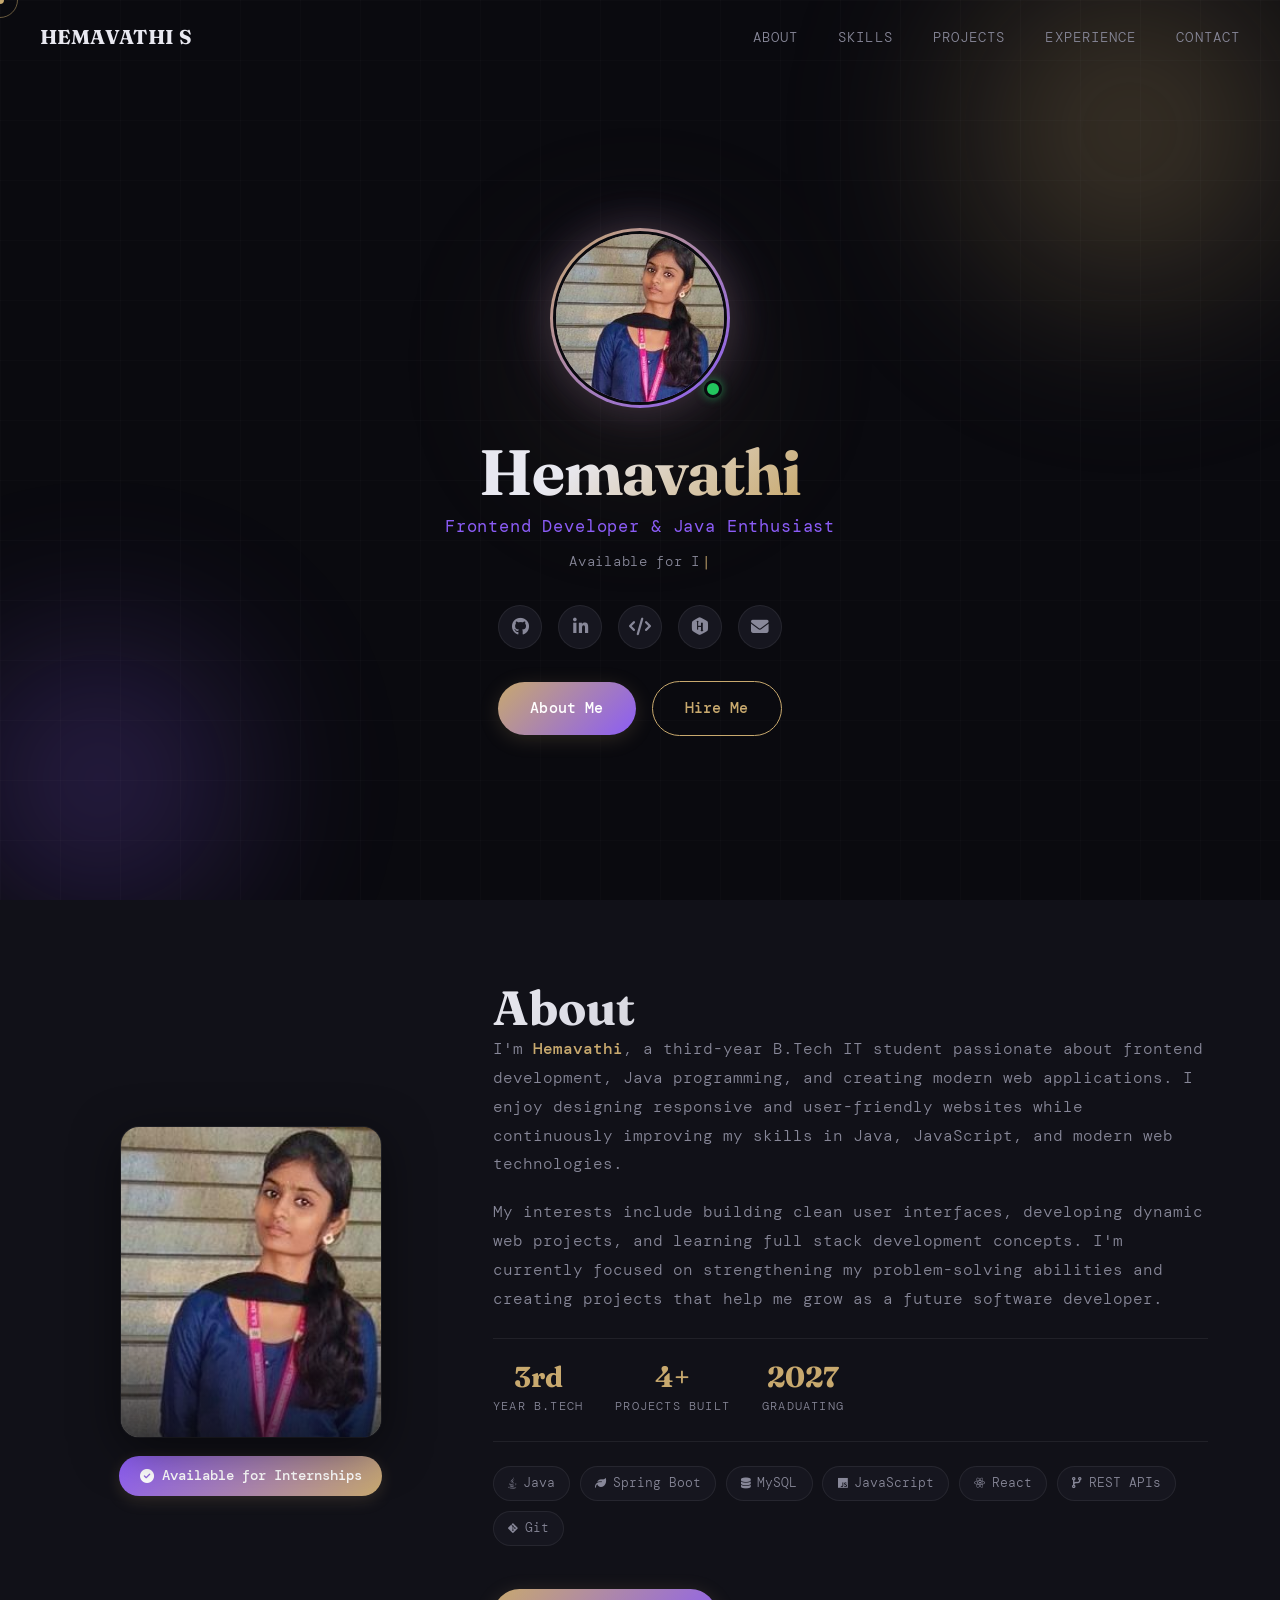
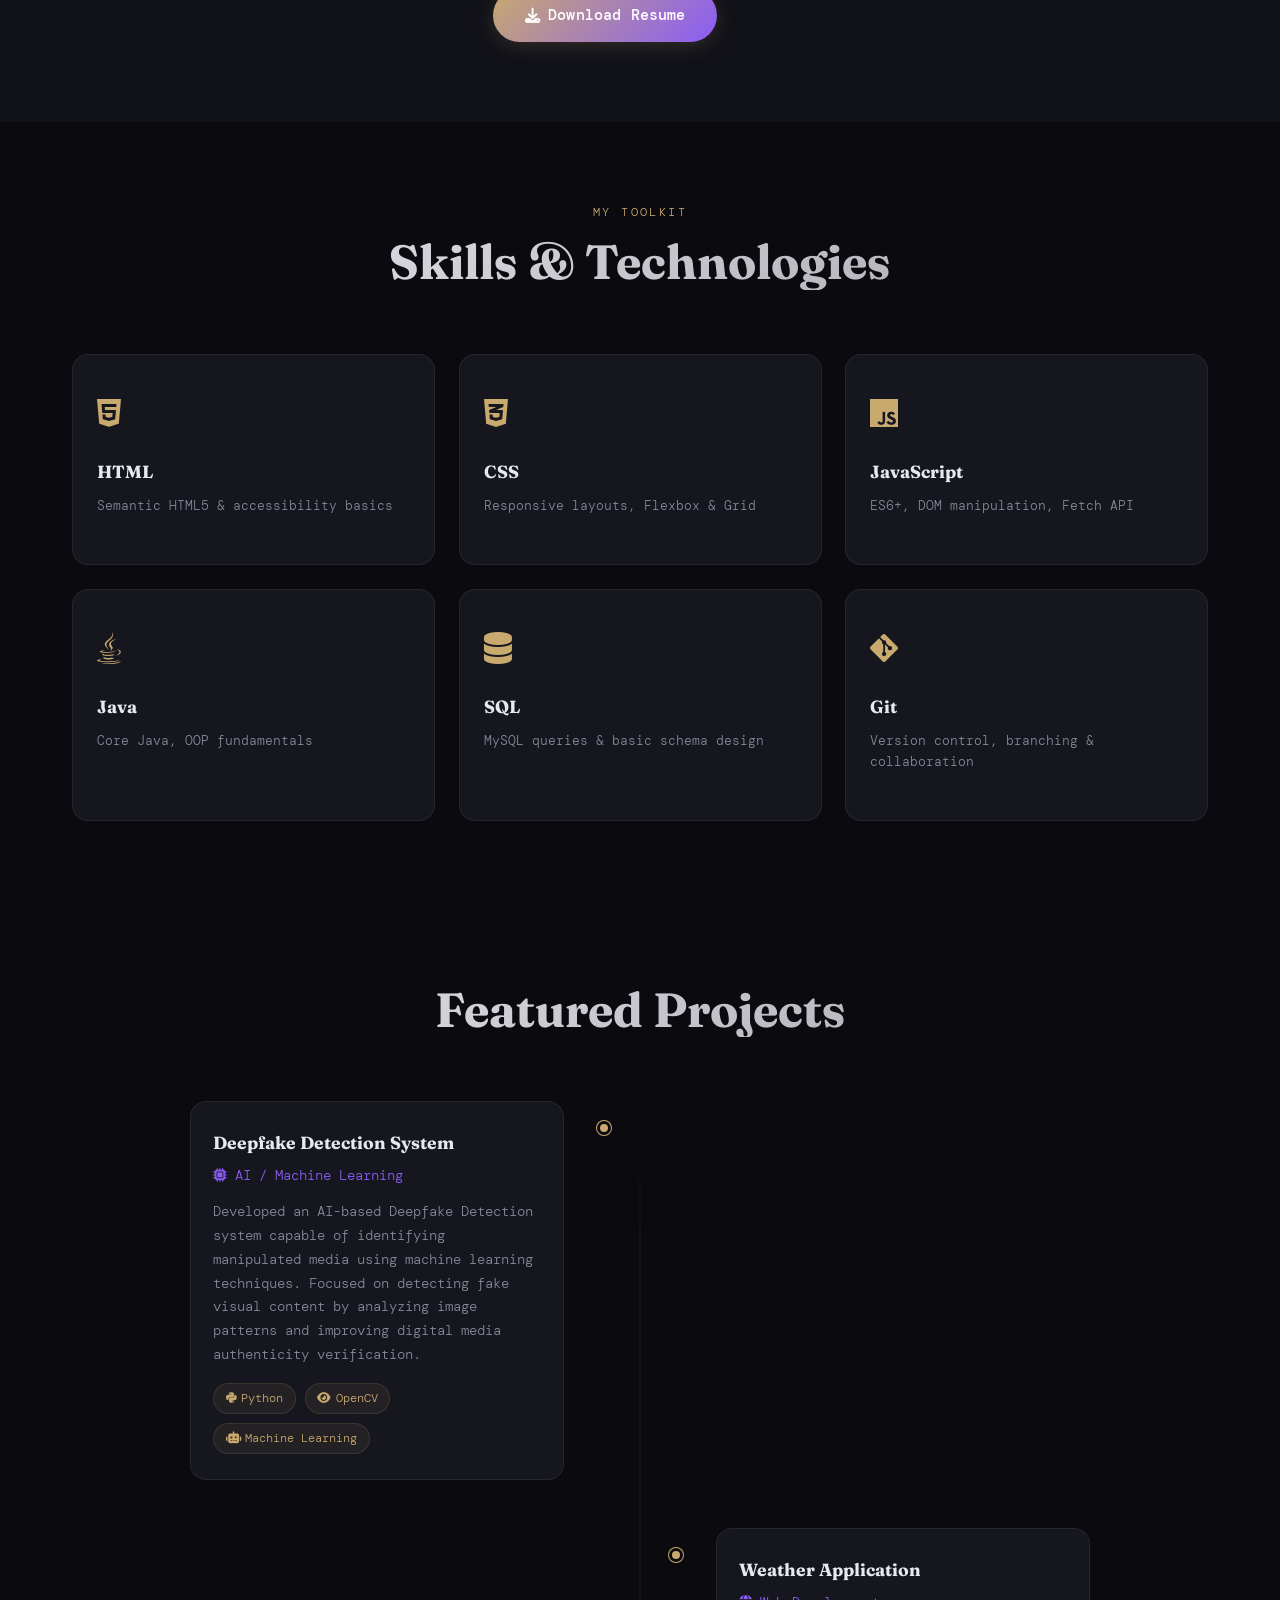
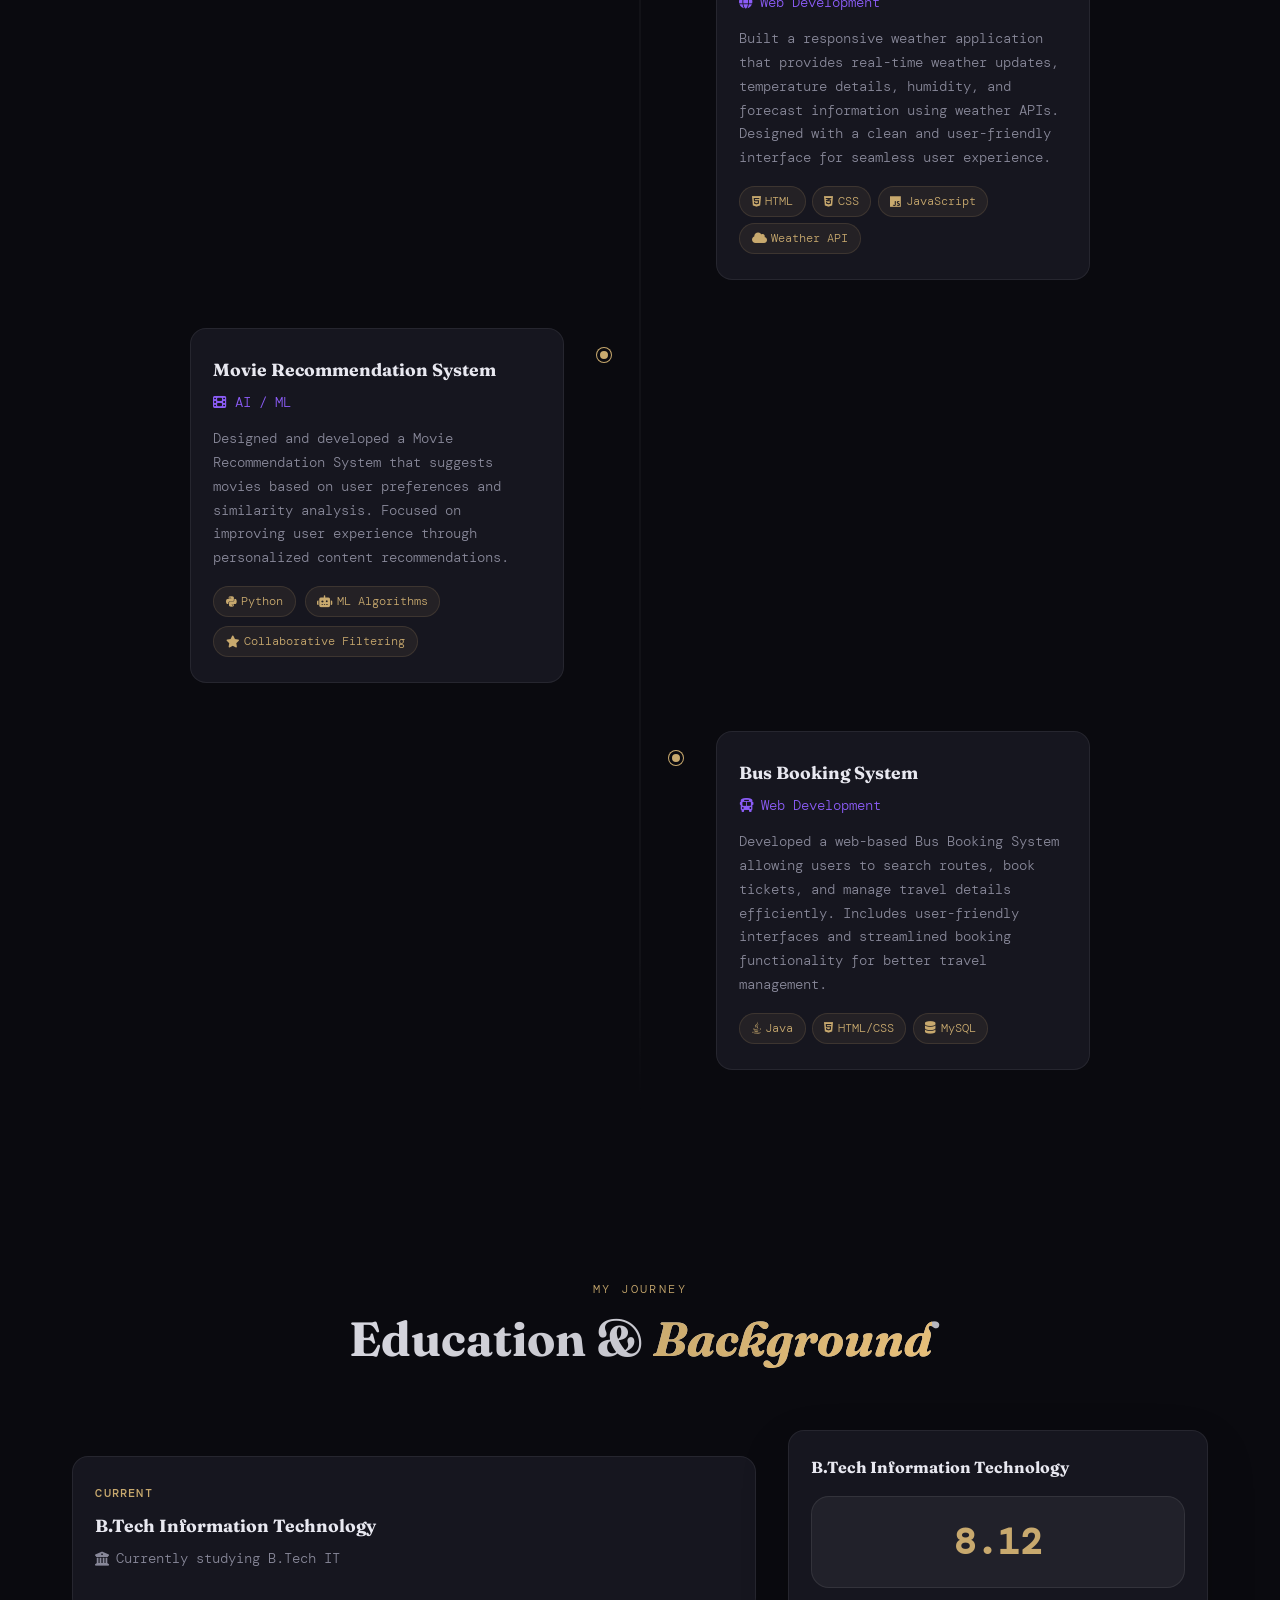
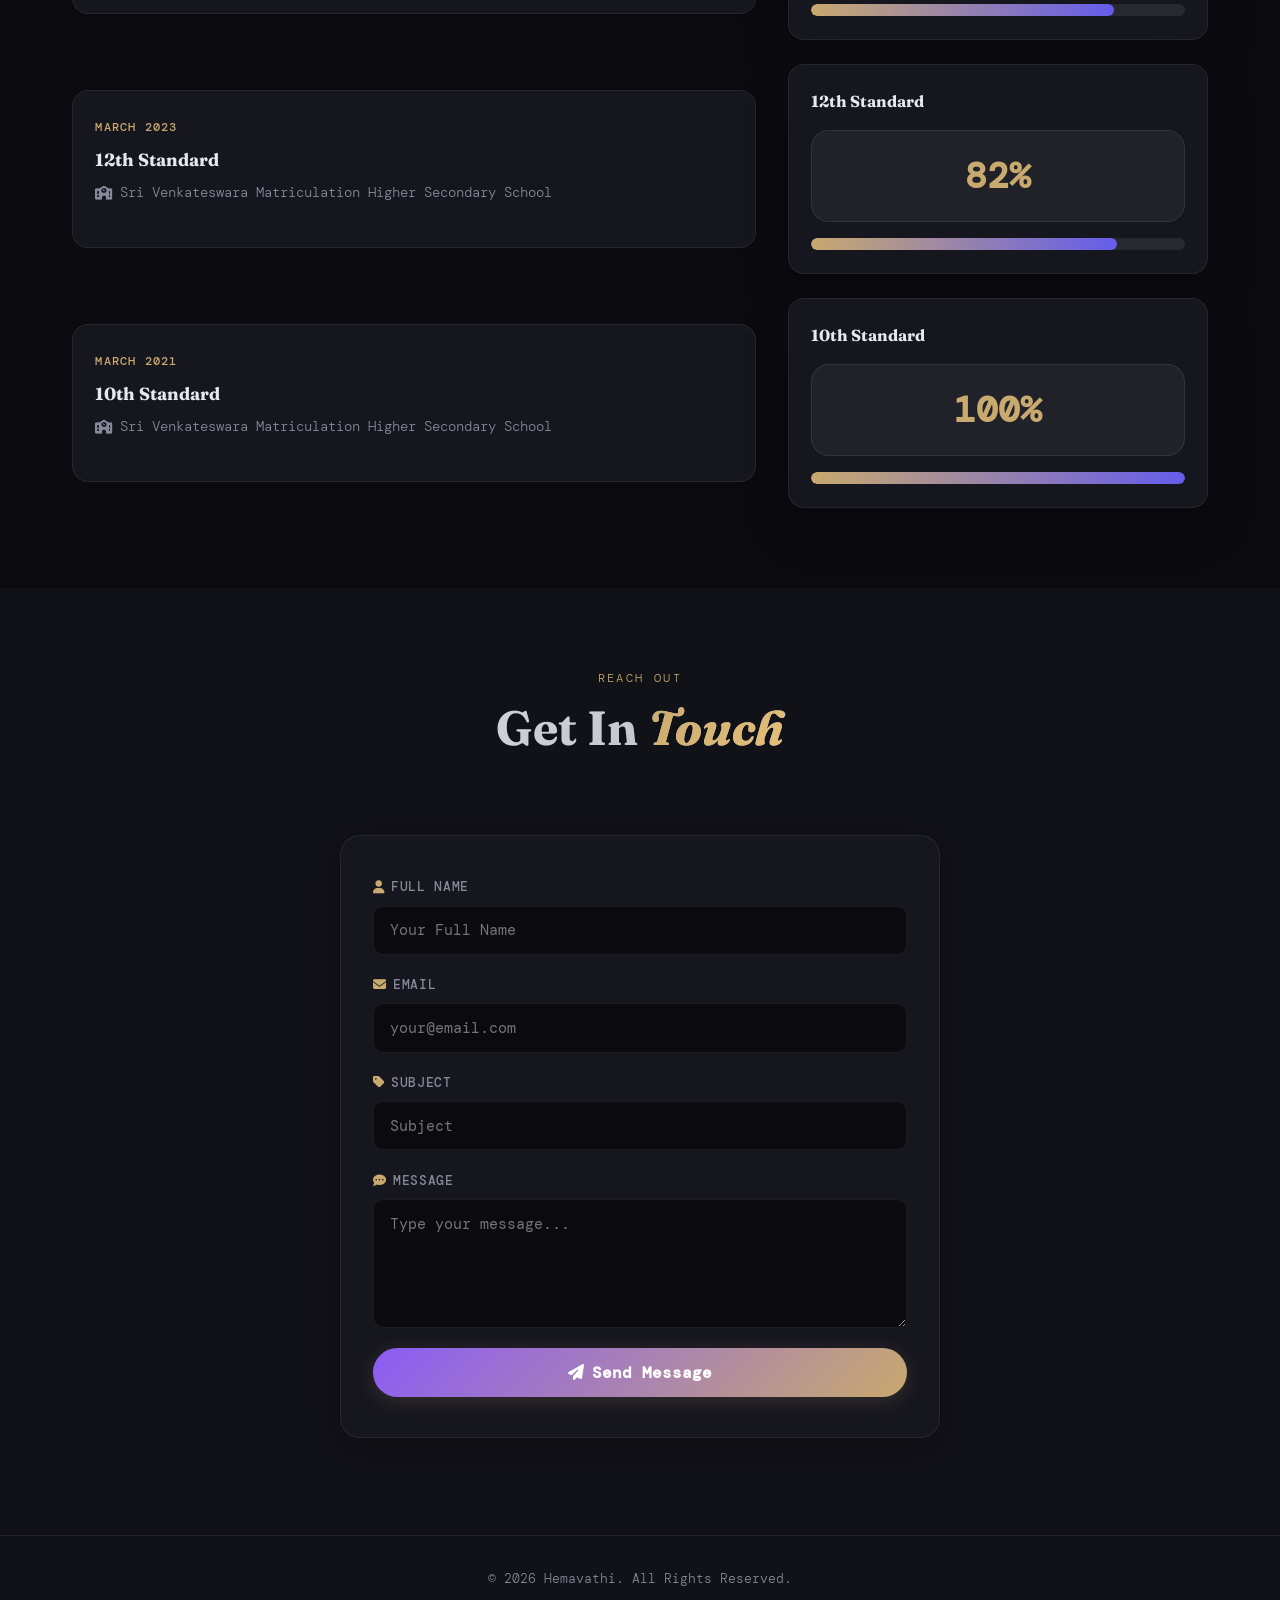
==== commit 73c65b41: "Updated graduation year" ====
--- a/index.html
+++ b/index.html
@@ -16,6 +16,7 @@
   <div class="cursor-follower" id="cursor-follower"></div>
 
   <!-- LOADER -->
+
   <div class="loader" id="loader">
     <div class="loader-inner">
       <span class="loader-text">Loading</span>
@@ -289,8 +290,8 @@
 
         <div class="edu-row">
           <div class="timeline-card">
-            <span class="timeline-date">March 2018</span>
-            <h3>12th Standard (PCMB)</h3>
+            <span class="timeline-date">March 2023</span>
+            <h3>12th Standard </h3>
             <p class="timeline-company"><i class="fas fa-school"></i> Sri Venkateswara Matriculation Higher Secondary School</p>
           </div>
           <div class="stats-card">
@@ -306,7 +307,7 @@
 
         <div class="edu-row">
           <div class="timeline-card">
-            <span class="timeline-date">March 2016</span>
+            <span class="timeline-date">March 2021</span>
             <h3>10th Standard</h3>
             <p class="timeline-company"><i class="fas fa-school"></i> Sri Venkateswara Matriculation Higher Secondary School</p>
           </div>
